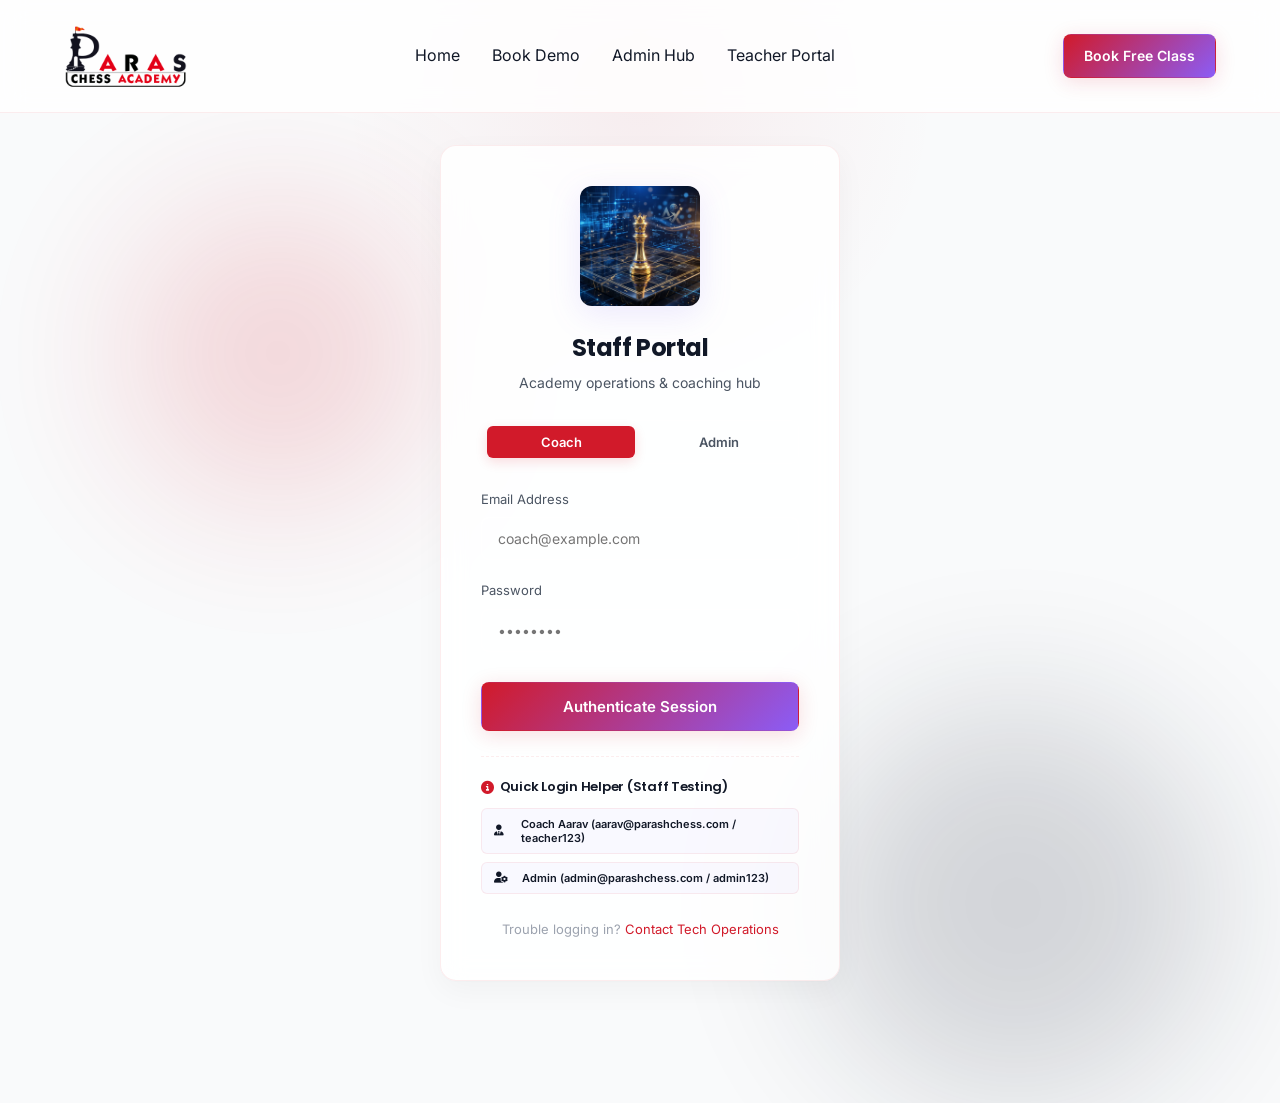
==== admin.html @ 7fad311e "Support 15-minute time slots globally from 10:00 AM to 09:30 PM for rosters and bookings" ====
<!DOCTYPE html>
<html lang="en">
<head>
    <meta charset="UTF-8">
    <meta name="viewport" content="width=device-width, initial-scale=1.0">
    <title>Admin Dashboard & Management | Parash Chess Academy</title>
    <link rel="stylesheet" href="css/style.css">
    <!-- FontAwesome Vector Icons CDN -->
    <link rel="stylesheet" href="https://cdnjs.cloudflare.com/ajax/libs/font-awesome/6.4.0/css/all.min.css">
    <style>
        /* Custom Premium Slots Multi-Select Dropdown styling */
        .custom-dropdown {
            position: relative;
            width: 100%;
        }
        .dropdown-slot-item {
            display: flex;
            align-items: center;
            gap: 10px;
            padding: 8px 12px;
            border-radius: 6px;
            cursor: pointer;
            transition: all 0.2s;
            color: #4b5563 !important;
            font-size: 13px;
            background: #ffffff;
        }
        .dropdown-slot-item span {
            color: #4b5563 !important;
        }
        .dropdown-slot-item:hover {
            background: #f3f4f6 !important;
            color: #111827 !important;
        }
        .dropdown-slot-item:hover span {
            color: #111827 !important;
        }
        .dropdown-slot-item.checked {
            background: #e5e7eb !important;
            color: #111827 !important;
            border-left: 3px solid var(--primary);
            font-weight: 600;
        }
        .dropdown-slot-item.checked span {
            color: #111827 !important;
            font-weight: 600;
        }
        /* Custom scrollbar for dropdown content */
        #addt-slots-dropdown-content::-webkit-scrollbar {
            width: 6px;
        }
        #addt-slots-dropdown-content::-webkit-scrollbar-track {
            background: #f1f1f1;
            border-radius: 4px;
        }
        #addt-slots-dropdown-content::-webkit-scrollbar-thumb {
            background: #c1c1c1;
            border-radius: 4px;
        }
        #addt-slots-dropdown-content::-webkit-scrollbar-thumb:hover {
            background: #a8a8a8;
        }
    </style>
</head>
<body>

    <!-- Header Navigation -->
    <header class="header" style="position: static;">
        <div class="container header-container">
            <a href="https://paraschessacademy.com/" class="logo" id="header-logo">
                <img src="images/logo.png" alt="Paras Chess Academy" class="logo-img">
            </a>
            <nav>
                <ul class="nav-links">
                    <li><a href="index.html">Home</a></li>
                    <li><a href="book.html">Book Demo</a></li>
                    <li><a href="admin.html">Admin Hub</a></li>
                    <li><a href="teacher.html">Teacher Portal</a></li>
                </ul>
            </nav>
            <div style="font-size: 13px; color: var(--text-secondary); display:flex; align-items:center; gap:8px;">
                <span class="badge badge-success" style="padding:4px 8px;">Admin Console</span>
            </div>
        </div>
    </header>

    <div class="admin-layout">
        <!-- Sidebar Navigation -->
        <aside class="admin-sidebar">
            <div class="sidebar-title">Management</div>
            <ul class="sidebar-nav">
                <li class="sidebar-link active" data-target="sec-dashboard" id="nav-dash">
                    <i class="fa-solid fa-gauge" style="width:16px;"></i>
                    Dashboard Metrics
                </li>
                <li class="sidebar-link" data-target="sec-bookings" id="nav-bookings">
                    <i class="fa-solid fa-calendar-check" style="width:16px;"></i>
                    Booking Management
                </li>
                <li class="sidebar-link" data-target="sec-teachers" id="nav-teachers">
                    <i class="fa-solid fa-user-tie" style="width:16px;"></i>
                    Teacher Rosters
                </li>
                <li class="sidebar-link" data-target="sec-roster" id="nav-roster">
                    <i class="fa-solid fa-calendar-days" style="width:16px;"></i>
                    Daily Roster Planner
                </li>
                <li class="sidebar-link" data-target="sec-pipeline" id="nav-pipeline">
                    <i class="fa-solid fa-square-poll-horizontal" style="width:16px;"></i>
                    CRM Pipeline
                </li>
                <li class="sidebar-link" data-target="sec-reports" id="nav-reports">
                    <i class="fa-solid fa-chart-pie" style="width:16px;"></i>
                    Reports & Analytics
                </li>
            </ul>
        </aside>

        <!-- Main Content Area -->
        <main class="admin-main">

            <!-- SECTION 1: DASHBOARD CARD METRICS -->
            <section class="admin-section active" id="sec-dashboard">
                <div class="admin-header-row">
                    <h2 style="font-size: 28px;" class="text-gradient">Platform Overview</h2>
                    <span style="font-size:13px; color:var(--text-secondary);" id="live-time-display">Real-Time Sync active</span>
                </div>

                <!-- KPI Metric Widgets -->
                <div class="metrics-grid">
                    <div class="glass-card metric-card">
                        <div class="metric-label">Total Demos Today</div>
                        <div class="metric-value" id="metric-today">0</div>
                        <div class="metric-sub">Scheduled class hours</div>
                    </div>
                    <div class="glass-card metric-card">
                        <div class="metric-label">Pending Reviews</div>
                        <div class="metric-value" id="metric-pending">0</div>
                        <div class="metric-sub">Auto assigned pending check</div>
                    </div>
                    <div class="glass-card metric-card">
                        <div class="metric-label">Completed Classes</div>
                        <div class="metric-value" id="metric-completed">0</div>
                        <div class="metric-sub">Attended by students</div>
                    </div>
                    <div class="glass-card metric-card">
                        <div class="metric-label">Conversion Rate</div>
                        <div class="metric-value" id="metric-conversion">0%</div>
                        <div class="metric-sub">Paid curriculum enrollment</div>
                    </div>
                </div>
            </section>

            <!-- SECTION 2: BOOKING MANAGEMENT GRID -->
            <section class="admin-section" id="sec-bookings">
                <div class="admin-header-row" style="flex-wrap: wrap; gap: 16px;">
                    <h2 style="font-size: 28px;" class="text-gradient">Demo Booking Records</h2>
                    <div style="display:flex; gap:12px; align-items:center; flex-wrap: wrap;">
                        <input type="text" id="booking-search" class="form-control table-search" placeholder="🔍 Search student, parent, coach..." style="margin-bottom:0; width: 260px;">
                        <button type="button" class="btn btn-primary" id="btn-add-student" style="padding: 10px 20px; font-size:13px;">+ Add Student</button>
                    </div>
                </div>

                <div class="glass-card" style="padding:20px;">
                    <div class="table-container">
                        <table class="data-table" id="bookings-table">
                            <thead>
                                <tr>
                                    <th>Student</th>
                                    <th>Schedule (Slot)</th>
                                    <th>Assigned Coach</th>
                                    <th>Tier</th>
                                    <th>Status</th>
                                    <th>CRM Stage</th>
                                    <th>Actions</th>
                                </tr>
                            </thead>
                            <tbody id="bookings-table-body">
                                <!-- Booking rows generated by JS -->
                            </tbody>
                        </table>
                    </div>
                </div>
            </section>

            <!-- SECTION 3: TEACHER MANAGEMENT CONFIG -->
            <section class="admin-section" id="sec-teachers">
                <div class="admin-header-row">
                    <h2 style="font-size: 28px;" class="text-gradient">Coaching Staff Directory</h2>
                    <button type="button" class="btn btn-primary" id="btn-add-teacher">+ Add New Coach</button>
                </div>
                <div class="grid-layout" id="teachers-roster-grid" style="margin-top:20px;"></div>
            </section>

            <!-- SECTION 3.5: DAILY ROSTER PLANNER -->
            <section class="admin-section" id="sec-roster">
                <div class="admin-header-row" style="flex-wrap: wrap; gap: 16px;">
                    <div>
                        <h2 style="font-size: 28px;" class="text-gradient">Daily Roster Planner</h2>
                        <span style="font-size:12px; color:var(--text-secondary);">Set active slots for coaches per date. Unrostered coaches or slots will not be bookable.</span>
                    </div>
                    <div style="display: flex; gap: 12px; align-items: center;">
                        <label for="roster-date-select" style="font-weight:700; font-size:12px; color:var(--text-secondary);">ROSTER DATE:</label>
                        <input type="date" id="roster-date-select" class="form-control" style="width: 160px; height: 38px; padding: 0 10px;">
                    </div>
                </div>

                <div class="glass-card" style="padding:30px;">
                    <div style="display:flex; justify-content:space-between; align-items:center; margin-bottom:20px; flex-wrap:wrap; gap:16px;">
                        <h3 style="font-size:18px;">Roster Details</h3>
                        <div style="display:flex; gap:12px;">
                            <button type="button" class="btn btn-secondary" id="btn-load-roster-defaults" style="padding: 10px 16px; font-size:13px;">🔄 Reset to Defaults</button>
                            <button type="button" class="btn btn-secondary" id="btn-send-roster-briefing" style="padding: 10px 16px; font-size:13px; color: var(--primary); border-color: var(--primary-glow);">✉️ Send Daily Briefing Emails</button>
                            <button type="button" class="btn btn-primary" id="btn-save-roster" style="padding: 10px 20px; font-size:13px;">💾 Save Daily Roster</button>
                        </div>
                    </div>

                    <div id="roster-planner-container" style="display: flex; flex-direction: column; gap: 20px;">
                        <!-- Injected by JavaScript -->
                    </div>
                </div>
            </section>

            <!-- SECTION 4: CRM PIPELINE KANBAN -->
            <section class="admin-section" id="sec-pipeline">
                <div class="admin-header-row">
                    <h2 style="font-size: 28px;" class="text-gradient">Lead Acquisition Pipeline</h2>
                    <span style="font-size:12px; color:var(--text-secondary);">Cycle student conversions smoothly through CRM channels. Click buttons on lead cards to shift columns.</span>
                </div>

                <!-- Kanban Pipeline grid -->
                <div class="crm-pipeline" id="kanban-pipeline-wrapper">
                    <!-- Column 1: New Lead -->
                    <div class="pipeline-col">
                        <div class="pipeline-header">
                            <span>New Lead</span>
                            <span class="pipeline-badge" id="badge-new-lead">0</span>
                        </div>
                        <div class="pipeline-card-list" id="col-new-lead"></div>
                    </div>
                    <!-- Column 2: Demo Booked -->
                    <div class="pipeline-col">
                        <div class="pipeline-header">
                            <span>Demo Booked</span>
                            <span class="pipeline-badge" id="badge-demo-booked">0</span>
                        </div>
                        <div class="pipeline-card-list" id="col-demo-booked"></div>
                    </div>
                    <!-- Column 3: Demo Attended -->
                    <div class="pipeline-col">
                        <div class="pipeline-header">
                            <span>Demo Attended</span>
                            <span class="pipeline-badge" id="badge-demo-attended">0</span>
                        </div>
                        <div class="pipeline-card-list" id="col-demo-attended"></div>
                    </div>
                    <!-- Column 4: Follow up -->
                    <div class="pipeline-col">
                        <div class="pipeline-header">
                            <span>Follow Up</span>
                            <span class="pipeline-badge" id="badge-follow-up">0</span>
                        </div>
                        <div class="pipeline-card-list" id="col-follow-up"></div>
                    </div>
                    <!-- Column 5: Converted -->
                    <div class="pipeline-col">
                        <div class="pipeline-header" style="border-color:#22C55E;">
                            <span style="color:#22C55E;">Converted</span>
                            <span class="pipeline-badge" id="badge-converted" style="background:rgba(34,197,94,0.1); color:#4ADE80;">0</span>
                        </div>
                        <div class="pipeline-card-list" id="col-converted"></div>
                    </div>
                    <!-- Column 6: Lost -->
                    <div class="pipeline-col">
                        <div class="pipeline-header" style="border-color:#EF4444;">
                            <span style="color:#EF4444;">Lost</span>
                            <span class="pipeline-badge" id="badge-lost" style="background:rgba(239,68,68,0.1); color:#F87171;">0</span>
                        </div>
                        <div class="pipeline-card-list" id="col-lost"></div>
                    </div>
                </div>
            </section>

            <!-- SECTION 5: ANALYTICS REPORTS -->
            <section class="admin-section" id="sec-reports">
                <div class="admin-header-row">
                    <h2 style="font-size: 28px;" class="text-gradient">Performance Reports</h2>
                </div>

                <div class="benefits-grid" style="grid-template-columns: repeat(2, 1fr);">
                    <!-- Peak times chart -->
                    <div class="glass-card" style="padding:30px;">
                        <h3 style="font-size:16px; margin-bottom:20px;">Popular Demo Time Slots</h3>
                        <div style="height: 240px; display:flex; align-items:flex-end; gap:20px; border-bottom:1px solid var(--border-color); padding-bottom:10px;" id="reports-bar-chart">
                            <!-- Custom chart bars drawn by JS -->
                        </div>
                        <div style="display:flex; justify-content:space-between; margin-top:10px; font-size:11px; color:var(--text-secondary); display: none;">
                            <span>10:00 AM</span>
                            <span>11:00 AM</span>
                            <span>12:00 PM</span>
                            <span>03:00 PM</span>
                            <span>06:00 PM</span>
                        </div>
                    </div>

                    <!-- Coach rating chart -->
                    <div class="glass-card" style="padding:30px;">
                        <h3 style="font-size:16px; margin-bottom:20px;">Coach Class Allocations</h3>
                        <div style="display:flex; flex-direction:column; gap:16px;" id="reports-horizontal-chart">
                            <!-- Allocation scales drawn by JS -->
                        </div>
                    </div>
                </div>

                <!-- Detailed Data Reports -->
                <div class="glass-card" style="margin-top:20px; padding:30px;">
                    <div style="display:flex; justify-content:space-between; align-items:center; margin-bottom:20px; flex-wrap:wrap; gap:16px;">
                        <h3 style="font-size:18px;">Detailed Candidates Report</h3>
                        <button type="button" class="btn btn-primary" onclick="AdminController.exportDetailedReportsCSV()">📥 Export to CSV</button>
                    </div>
                    <div style="display:flex; gap:16px; margin-bottom:20px; flex-wrap:wrap;">
                        <input type="text" id="report-filter-search" class="form-control" placeholder="Search by Name, Mobile, or Email..." style="flex:1; min-width:200px;">
                        <select id="report-filter-status" class="form-control" style="width:250px;">
                            <option value="">All CRM Statuses</option>
                            <option value="new lead">New Lead</option>
                            <option value="demo booked">Demo Booked</option>
                            <option value="demo attended">Demo Attended</option>
                            <option value="follow up">Follow Up</option>
                            <option value="converted">Converted</option>
                            <option value="lost">Lost</option>
                        </select>
                    </div>
                    <div class="table-container">
                        <table class="data-table" id="detailed-reports-table">
                            <thead>
                                <tr>
                                    <th>Candidate Name</th>
                                    <th>Parent Name</th>
                                    <th>Mobile Number</th>
                                    <th>Email ID</th>
                                    <th>Age</th>
                                    <th>Level</th>
                                    <th>Language</th>
                                    <th>Location</th>
                                    <th>Booking Date</th>
                                    <th>Slot & Timezone</th>
                                    <th>Assigned Coach</th>
                                    <th>CRM Status</th>
                                    <th>Notes</th>
                                </tr>
                            </thead>
                            <tbody id="detailed-reports-table-body">
                                <!-- Generated by JS -->
                            </tbody>
                        </table>
                    </div>
                </div>
            </section>

        </main>
    </div>

    <!-- RESCHEDULE BOOKING MODAL -->
    <div class="modal-overlay" id="modal-reschedule">
        <div class="glass-card modal-card">
            <div class="modal-header">
                <h3 style="font-size:18px;">Reschedule Demo Class</h3>
                <span class="modal-close" id="modal-close-resched">&times;</span>
            </div>
            <div style="display:flex; flex-direction:column; gap:16px;">
                <div class="form-group">
                    <label>Select Date</label>
                    <input type="date" id="resched-date-input" class="form-control">
                </div>
                <div class="form-group">
                    <label>Select Time Slot</label>
                    <select id="resched-slot-input" class="form-control">
                        <!-- Generated dynamically by JS -->
                    </select>
                </div>
                <button type="button" class="btn btn-primary" id="btn-save-resched" style="margin-top:10px;">Save Reschedule Plan</button>
            </div>
        </div>
    </div>

    <!-- REASSIGN TEACHER MODAL -->
    <div class="modal-overlay" id="modal-reassign">
        <div class="glass-card modal-card">
            <div class="modal-header">
                <h3 style="font-size:18px;">Override Coach Assignment</h3>
                <span class="modal-close" id="modal-close-reassign">&times;</span>
            </div>
            <div style="display:flex; flex-direction:column; gap:16px;">
                <div class="form-group">
                    <label>Available Coaches</label>
                    <select id="reassign-teacher-select" class="form-control">
                        <!-- Options generated dynamically by JS -->
                    </select>
                </div>
                <button type="button" class="btn btn-primary" id="btn-save-reassign" style="margin-top:10px;">Reassign Coach</button>
            </div>
        </div>
    </div>

    <!-- ADD NEW TEACHER MODAL -->
    <div class="modal-overlay" id="modal-add-teacher" style="overflow-y: auto;">
        <div class="glass-card modal-card" style="overflow: visible; margin: 40px auto;">
            <div class="modal-header">
                <h3 style="font-size:18px;">Add New Chess Coach</h3>
                <span class="modal-close" id="modal-close-addt">&times;</span>
            </div>
            <form id="add-teacher-form">
                <div style="display:flex; flex-direction:column; gap:12px;">
                    <div class="form-group">
                        <label>Coach Full Name</label>
                        <input type="text" id="addt-name" class="form-control" placeholder="e.g. Ramesh Kumar" required>
                    </div>
                    <div class="form-group">
                        <label>Coach Photo (Upload)</label>
                        <div style="display:flex; align-items:center; gap:12px; margin-top:4px;">
                            <img id="addt-avatar-preview" src="https://images.unsplash.com/photo-1544717305-2782549b5136?auto=format&fit=crop&q=80&w=120" style="width:48px; height:48px; border-radius:50%; border:2px solid var(--primary); object-fit:cover; display:none; box-shadow:0 0 10px rgba(139, 92, 246, 0.2);">
                            <input type="file" id="addt-avatar" class="form-control" accept="image/*" required style="padding:6px; flex:1;">
                        </div>
                    </div>
                    <div class="form-group">
                        <label>Email Address</label>
                        <input type="email" id="addt-email" class="form-control" placeholder="e.g. coach@example.com" required>
                    </div>
                    <div class="form-group">
                        <label style="display:flex; justify-content:space-between; align-items:center;">
                            <span>Initial Password</span>
                            <button type="button" class="btn-gen-pass" id="btn-gen-pass-teacher" style="background:none; border:none; color:var(--primary); font-size:11px; font-weight:600; cursor:pointer;"><i class="fa-solid fa-wand-magic-sparkles"></i> Generate Password</button>
                        </label>
                        <input type="text" id="addt-password" class="form-control" placeholder="e.g. master123" required>
                    </div>
                    <div class="form-group">
                        <label>Phone Number</label>
                        <input type="tel" id="addt-phone" class="form-control" placeholder="e.g. +91 98765 43210" required>
                    </div>
                    <div class="form-group">
                        <label>Experience / Credentials</label>
                        <input type="text" id="addt-exp" class="form-control" placeholder="e.g. 5 Years (FIDE Rated 1800)" required>
                    </div>
                    <div class="form-group">
                        <label>Languages (comma-separated)</label>
                        <input type="text" id="addt-langs" class="form-control" placeholder="e.g. English, Hindi" required>
                    </div>
                    <div class="form-group">
                        <label>Expertise Levels (comma-separated)</label>
                        <input type="text" id="addt-exp-levels" class="form-control" placeholder="e.g. Beginner, Intermediate" required>
                    </div>
                    <div class="form-group">
                        <label style="margin-bottom: 8px; display: block;">Available Slots</label>
                        <div class="custom-dropdown" id="addt-slots-dropdown">
                            <button type="button" id="addt-slots-dropdown-btn" class="form-control" style="display: flex; justify-content: space-between; align-items: center; cursor: pointer; text-align: left; background: #ffffff; border: 1px solid #d1d5db; border-radius: 8px; padding: 10px 14px; width: 100%; color: #374151; transition: all 0.3s;">
                                <span id="addt-slots-selected-text">Select Available Slots</span>
                                <i class="fa-solid fa-chevron-down" style="font-size: 12px; transition: transform 0.2s;"></i>
                            </button>
                            <div id="addt-slots-dropdown-content" style="display: none; position: absolute; top: calc(100% + 6px); left: 0; right: 0; background: #ffffff; border: 1px solid #d1d5db; border-radius: 8px; max-height: 200px; overflow-y: auto; z-index: 1000; padding: 8px; box-shadow: 0 10px 25px rgba(0,0,0,0.1);">
                                <div style="display: flex; flex-direction: column; gap: 4px;">
                                    <!-- Generated dynamically by JS -->
                                </div>
                            </div>
                        </div>
                    </div>
                    <button type="submit" class="btn btn-primary" style="margin-top:10px;">Save Profile</button>
                </div>
            </form>
        </div>
    </div>

    <!-- ADD NEW STUDENT MODAL -->
    <div class="modal-overlay" id="modal-add-student" style="overflow-y: auto;">
        <div class="glass-card modal-card" style="overflow: visible; margin: 40px auto; max-width: 600px; width: 95%;">
            <div class="modal-header">
                <h3 style="font-size:18px;">Add Student & Book Demo Class</h3>
                <span class="modal-close" id="modal-close-adds">&times;</span>
            </div>
            <form id="add-student-form">
                <div style="display:grid; grid-template-columns:1fr 1fr; gap:16px;" id="add-student-grid">
                    <div class="form-group">
                        <label>Student Full Name</label>
                        <input type="text" id="adds-name" class="form-control" placeholder="e.g. Kabir Mehta" required>
                    </div>
                    <div class="form-group">
                        <label>Parent Full Name</label>
                        <input type="text" id="adds-parent" class="form-control" placeholder="e.g. Rajesh Mehta" required>
                    </div>
                    <div class="form-group">
                        <label>Email Address (Login ID)</label>
                        <input type="email" id="adds-email" class="form-control" placeholder="e.g. kabir@gmail.com" required>
                    </div>
                    <div class="form-group">
                        <label>Mobile Number</label>
                        <input type="tel" id="adds-phone" class="form-control" placeholder="e.g. +91 98765 43210" required>
                    </div>
                    <div class="form-group">
                        <label>Student Age</label>
                        <input type="number" id="adds-age" class="form-control" min="5" max="25" placeholder="e.g. 9" required>
                    </div>
                    <div class="form-group">
                        <label>Grade (optional)</label>
                        <input type="text" id="adds-grade" class="form-control" placeholder="e.g. 4th Grade">
                    </div>
                    <div class="form-group">
                        <label>Chess Experience Level</label>
                        <select id="adds-level" class="form-control" required>
                            <option value="Beginner" selected>Beginner</option>
                            <option value="Intermediate">Intermediate</option>
                            <option value="Advanced">Advanced</option>
                        </select>
                    </div>
                    <div class="form-group">
                        <label>Preferred Language</label>
                        <select id="adds-language" class="form-control" required>
                            <option value="English" selected>English</option>
                            <option value="Hindi">Hindi</option>
                            <option value="Gujarati">Gujarati</option>
                        </select>
                    </div>
                    <div class="form-group">
                        <label>Preferred Timezone</label>
                        <select id="adds-timezone" class="form-control" required>
                            <option value="GMT+5:30" selected>GMT+5:30 (IST)</option>
                            <option value="GMT-7:00">GMT-7:00 (PST)</option>
                            <option value="GMT+1:00">GMT+1:00 (BST)</option>
                        </select>
                    </div>
                    <div class="form-group" style="display:grid; grid-template-columns:1fr 1fr; gap:8px;">
                        <div>
                            <label>City</label>
                            <input type="text" id="adds-city" class="form-control" placeholder="Mumbai" required>
                        </div>
                        <div>
                            <label>Country</label>
                            <input type="text" id="adds-country" class="form-control" placeholder="India" required>
                        </div>
                    </div>
                    <div class="form-group">
                        <label>Booking Date</label>
                        <input type="date" id="adds-date" class="form-control" required>
                    </div>
                    <div class="form-group">
                        <label>Booking Time Slot</label>
                        <select id="adds-slot" class="form-control" required>
                            <!-- Generated dynamically by JS -->
                        </select>
                    </div>
                    <div class="form-group" style="grid-column: span 2;">
                        <label style="display:flex; justify-content:space-between; align-items:center;">
                            <span>Account Password</span>
                            <button type="button" class="btn-gen-pass" id="btn-gen-pass-student" style="background:none; border:none; color:var(--primary); font-size:11px; font-weight:600; cursor:pointer;"><i class="fa-solid fa-wand-magic-sparkles"></i> Generate Password</button>
                        </label>
                        <input type="text" id="adds-password" class="form-control" placeholder="Generate or enter student portal password" required>
                    </div>
                    <div class="form-group" style="grid-column: span 2;">
                        <label>Assign Chess Coach</label>
                        <select id="adds-teacher" class="form-control" required>
                            <!-- Populated dynamically by JS -->
                        </select>
                    </div>
                </div>
                <button type="submit" class="btn btn-primary" style="width: 100%; margin-top:20px; padding: 12px;">Schedule Class & Create Account</button>
            </form>
        </div>
    </div>

    <!-- VIEW STUDENT DETAILS MODAL -->
    <div class="modal-overlay" id="modal-student-details">
        <div class="glass-card modal-card" style="max-width: 650px; width: 95%;">
            <div class="modal-header">
                <h3 style="font-size:18px;">Student & Demo Details</h3>
                <span class="modal-close" id="modal-close-student-details">&times;</span>
            </div>
            <div id="student-details-content" style="max-height: 480px; overflow-y: auto; display: flex; flex-direction: column; gap: 16px; font-size: 14px; text-align: left; padding-right: 8px;">
                <!-- Loaded dynamically by JS -->
            </div>
        </div>
    </div>

    <!-- VIEW TEACHER DETAILS MODAL -->
    <div class="modal-overlay" id="modal-teacher-details">
        <div class="glass-card modal-card" style="max-width: 700px; width: 95%;">
            <div class="modal-header">
                <h3 style="font-size:18px;">Coach Demo Statistics</h3>
                <span class="modal-close" id="modal-close-teacher-details">&times;</span>
            </div>
            <div id="teacher-details-content" style="max-height: 550px; overflow-y: auto; display: flex; flex-direction: column; gap: 16px; font-size: 14px; text-align: left; padding-right: 8px;">
                <!-- Loaded dynamically by JS -->
            </div>
        </div>
    </div>

    <!-- Shared Scripts -->
    <script src="js/db.js"></script>
    <script src="js/auth.js"></script>
    <script src="js/app.js"></script>
    <script src="js/admin.js"></script>
</body>
</html>
---- css/style.css ----
/* Chess Demo Booking - Premium Global Styling */
/* Fonts Import */
@import url('https://fonts.googleapis.com/css2?family=Inter:wght@300;400;500;600;700&family=Poppins:wght@400;500;600;700;800&display=swap');

/* Color Variables & Global Styles */
:root {
    --primary: #D11A2A;
    --primary-hover: #B21524;
    --primary-glow: rgba(209, 26, 42, 0.15);
    --secondary: #F3F4F6;
    --accent: #22C55E;
    --accent-glow: rgba(34, 197, 94, 0.1);
    --bg-dark: #F9FAFB;
    --bg-card: rgba(255, 255, 255, 0.85);
    --border-color: rgba(209, 26, 42, 0.08);
    --text-primary: #111827;
    --text-secondary: #4B5563;
    --text-muted: #9CA3AF;
    --font-heading: 'Poppins', sans-serif;
    --font-body: 'Inter', sans-serif;
    --radius-sm: 8px;
    --radius-md: 16px;
    --radius-lg: 24px;
    --shadow-glow: 0 10px 30px rgba(209, 26, 42, 0.08);
    --transition: all 0.3s cubic-bezier(0.4, 0, 0.2, 1);
}

/* Reset and Core Layout */
* {
    margin: 0;
    padding: 0;
    box-sizing: border-box;
}

body {
    background-color: var(--bg-dark);
    color: var(--text-primary);
    font-family: var(--font-body);
    line-height: 1.6;
    overflow-x: hidden;
    position: relative;
}

/* Background Glowing Highlights */
body::before {
    content: '';
    position: absolute;
    width: 600px;
    height: 600px;
    top: -200px;
    left: 50%;
    transform: translateX(-50%);
    background: radial-gradient(circle, rgba(209, 26, 42, 0.06) 0%, rgba(209, 26, 42, 0) 70%);
    z-index: -1;
    pointer-events: none;
}

h1, h2, h3, h4, h5, h6 {
    font-family: var(--font-heading);
    font-weight: 600;
    letter-spacing: -0.02em;
}

a {
    color: inherit;
    text-decoration: none;
    transition: var(--transition);
}

button, input, select, textarea {
    font-family: inherit;
    outline: none;
}

/* Custom Scrollbar */
::-webkit-scrollbar {
    width: 8px;
    height: 8px;
}
::-webkit-scrollbar-track {
    background: var(--bg-dark);
}
::-webkit-scrollbar-thumb {
    background: rgba(209, 26, 42, 0.3);
    border-radius: 10px;
}
::-webkit-scrollbar-thumb:hover {
    background: var(--primary);
}

/* ---------------------------------------------------- */
/* Utility Classes & Design System Components           */
/* ---------------------------------------------------- */

.container {
    max-width: 1200px;
    margin: 0 auto;
    padding: 0 24px;
}

/* Premium Glassmorphic Card */
.glass-card {
    background: var(--bg-card);
    backdrop-filter: blur(12px);
    -webkit-backdrop-filter: blur(12px);
    border: 1px solid var(--border-color);
    border-radius: var(--radius-md);
    box-shadow: 0 10px 30px rgba(0, 0, 0, 0.04), 0 1px 3px rgba(0, 0, 0, 0.02);
    transition: var(--transition);
    overflow: hidden;
}
.glass-card:hover {
    border-color: rgba(209, 26, 42, 0.2);
    box-shadow: 0 12px 40px rgba(209, 26, 42, 0.08);
}

.glass-card.interactive:hover {
    transform: translateY(-5px);
    box-shadow: 0 12px 40px 0 rgba(209, 26, 42, 0.15);
}

/* Text Gradients */
.text-gradient {
    background: linear-gradient(135deg, #111827 30%, #D11A2A 100%);
    -webkit-background-clip: text;
    -webkit-text-fill-color: transparent;
}
.text-gradient-primary {
    background: linear-gradient(135deg, #D11A2A 0%, #0F172A 100%);
    -webkit-background-clip: text;
    -webkit-text-fill-color: transparent;
}

/* Premium Buttons */
.btn {
    display: inline-flex;
    align-items: center;
    justify-content: center;
    padding: 12px 28px;
    font-weight: 600;
    font-size: 15px;
    border-radius: var(--radius-sm);
    cursor: pointer;
    transition: var(--transition);
    border: 1px solid transparent;
    gap: 8px;
}

.btn-primary {
    background: linear-gradient(135deg, var(--primary) 0%, #8B5CF6 100%);
    color: #FFF;
    box-shadow: 0 4px 20px var(--primary-glow);
}
.btn-primary:hover {
    transform: translateY(-2px);
    box-shadow: 0 6px 25px var(--primary-glow), var(--shadow-glow);
}
.btn-primary:active {
    transform: translateY(0);
}

.btn-secondary {
    background: rgba(0, 0, 0, 0.02);
    color: var(--text-primary);
    border: 1px solid var(--border-color);
}
.btn-secondary:hover {
    background: rgba(0, 0, 0, 0.05);
    border-color: rgba(0, 0, 0, 0.12);
}

.btn-accent {
    background: linear-gradient(135deg, var(--accent) 0%, #10B981 100%);
    color: #FFF;
    box-shadow: 0 4px 15px var(--accent-glow);
}
.btn-accent:hover {
    transform: translateY(-2px);
    box-shadow: 0 6px 20px rgba(34, 197, 94, 0.4);
}

/* Badges */
.badge {
    display: inline-flex;
    align-items: center;
    padding: 4px 10px;
    font-size: 11px;
    font-weight: 600;
    border-radius: 50px;
    text-transform: uppercase;
    letter-spacing: 0.05em;
}
.badge-beginner { background: rgba(59, 130, 246, 0.15); color: #60A5FA; border: 1px solid rgba(59, 130, 246, 0.3); }
.badge-intermediate { background: rgba(245, 158, 11, 0.15); color: #FBBF24; border: 1px solid rgba(245, 158, 11, 0.3); }
.badge-advanced { background: rgba(239, 68, 68, 0.15); color: #F87171; border: 1px solid rgba(239, 68, 68, 0.3); }
.badge-success { background: rgba(34, 197, 94, 0.15); color: #4ADE80; border: 1px solid rgba(34, 197, 94, 0.3); }
.badge-pending { background: rgba(167, 139, 250, 0.15); color: #C084FC; border: 1px solid rgba(167, 139, 250, 0.3); }
.badge-cancelled { background: rgba(156, 163, 175, 0.15); color: #D1D5DB; border: 1px solid rgba(156, 163, 175, 0.3); }

/* Header & Navigation Bar */
.header {
    width: 100%;
    padding: 20px 0;
    position: sticky;
    top: 0;
    z-index: 100;
    background: rgba(255, 255, 255, 0.8);
    backdrop-filter: blur(12px);
    border-bottom: 1px solid var(--border-color);
}

.header-container {
    display: flex;
    justify-content: space-between;
    align-items: center;
}

.logo {
    display: flex;
    align-items: center;
    gap: 10px;
    font-size: 22px;
    font-weight: 700;
    color: var(--text-primary);
    font-family: var(--font-heading);
}

.logo-img {
    height: 72px;
    width: auto;
    object-fit: contain;
    vertical-align: middle;
    transition: var(--transition);
}

.logo svg {
    color: var(--primary);
    filter: drop-shadow(0 0 8px var(--primary));
}

.logo span {
    color: var(--primary);
}

.nav-links {
    display: flex;
    gap: 32px;
    list-style: none;
}

.nav-links a:hover {
    color: var(--primary);
    text-shadow: 0 0 8px var(--primary-glow);
}

/* ---------------------------------------------------- */
/* Landing Page Sections                                */
/* ---------------------------------------------------- */

.hero-section {
    padding: 100px 0 80px;
    text-align: center;
    position: relative;
}

.hero-tag {
    display: inline-block;
    padding: 6px 16px;
    background: rgba(209, 26, 42, 0.1);
    color: #A78BFA;
    border: 1px solid rgba(209, 26, 42, 0.25);
    border-radius: 50px;
    font-size: 13px;
    font-weight: 600;
    margin-bottom: 24px;
    box-shadow: 0 0 15px rgba(209, 26, 42, 0.1);
}

.hero-title {
    font-size: 54px;
    line-height: 1.15;
    margin-bottom: 20px;
    max-width: 800px;
    margin-left: auto;
    margin-right: auto;
}

.hero-sub {
    color: var(--text-secondary);
    font-size: 18px;
    max-width: 600px;
    margin: 0 auto 40px;
}

.hero-graphic-container {
    margin-top: 60px;
    position: relative;
    max-width: 700px;
    margin-left: auto;
    margin-right: auto;
    border-radius: var(--radius-lg);
    box-shadow: var(--shadow-glow);
    border: 2px solid var(--primary);
    overflow: hidden;
}

.hero-graphic-container img {
    width: 100%;
    height: auto;
    display: block;
}

/* Section Common styling */
.section-padding {
    padding: 80px 0;
}

.section-header {
    text-align: center;
    margin-bottom: 60px;
}

.section-header h2 {
    font-size: 36px;
    margin-bottom: 12px;
}

.section-header p {
    color: var(--text-secondary);
    font-size: 16px;
}

/* Benefits Grid */
.benefits-grid {
    display: grid;
    grid-template-columns: repeat(auto-fit, minmax(260px, 1fr));
    gap: 30px;
}

.benefit-card {
    padding: 40px 30px;
    text-align: center;
}

.benefit-icon {
    width: 64px;
    height: 64px;
    background: rgba(209, 26, 42, 0.1);
    color: var(--primary);
    border-radius: 50%;
    display: inline-flex;
    align-items: center;
    justify-content: center;
    margin-bottom: 24px;
    font-size: 24px;
    box-shadow: 0 0 20px rgba(209, 26, 42, 0.1) inset;
    border: 1px solid rgba(209, 26, 42, 0.2);
}

.benefit-card h3 {
    font-size: 20px;
    margin-bottom: 12px;
}

.benefit-card p {
    color: var(--text-secondary);
    font-size: 14px;
}

/* How It Works Flow Chart */
.how-grid {
    display: grid;
    grid-template-columns: repeat(auto-fit, minmax(230px, 1fr));
    gap: 40px;
    position: relative;
}

.how-step {
    padding: 30px;
    text-align: center;
    position: relative;
}

.how-step::after {
    content: '→';
    position: absolute;
    right: -25px;
    top: 50%;
    transform: translateY(-50%);
    font-size: 30px;
    color: var(--primary);
    opacity: 0.5;
}

.how-step:last-child::after {
    display: none;
}

.step-num {
    font-size: 40px;
    font-weight: 800;
    color: rgba(209, 26, 42, 0.2);
    font-family: var(--font-heading);
    margin-bottom: 10px;
}

.how-step h3 {
    font-size: 18px;
    margin-bottom: 10px;
}

.how-step p {
    color: var(--text-secondary);
    font-size: 14px;
}

/* Testimonials Carousel */
.testimonial-card {
    padding: 40px;
    max-width: 600px;
    margin: 0 auto;
    text-align: center;
}

.test-stars {
    color: #FBBF24;
    font-size: 20px;
    margin-bottom: 20px;
}

.test-text {
    font-style: italic;
    font-size: 16px;
    color: var(--text-primary);
    margin-bottom: 24px;
}

.test-author {
    font-weight: 600;
}

.test-sub {
    font-size: 12px;
    color: var(--text-muted);
}

/* FAQs Panel */
.faq-grid {
    max-width: 800px;
    margin: 0 auto;
    display: flex;
    flex-direction: column;
    gap: 20px;
}

.faq-item {
    padding: 24px;
    cursor: pointer;
}

.faq-q {
    display: flex;
    justify-content: space-between;
    align-items: center;
    font-weight: 600;
    font-size: 17px;
}

.faq-a {
    max-height: 0;
    overflow: hidden;
    color: var(--text-secondary);
    transition: max-height 0.3s ease-out;
    font-size: 15px;
    padding-top: 0;
}

.faq-item.active .faq-a {
    max-height: 150px;
    padding-top: 12px;
}

.faq-icon {
    transition: transform 0.3s;
}

.faq-item.active .faq-icon {
    transform: rotate(45deg);
}

/* Footer Section */
.footer {
    border-top: 1px solid var(--border-color);
    padding: 60px 0 30px;
    background: rgba(17, 24, 39, 0.4);
}

.footer-grid {
    display: grid;
    grid-template-columns: 2fr 1fr 1fr;
    gap: 40px;
    margin-bottom: 40px;
}

.footer-desc {
    color: var(--text-secondary);
    font-size: 14px;
    margin-top: 16px;
    max-width: 320px;
}

.footer-title {
    font-size: 16px;
    font-weight: 600;
    margin-bottom: 20px;
}

.footer-links {
    list-style: none;
}

.footer-links li {
    margin-bottom: 12px;
}

.footer-links a {
    color: var(--text-secondary);
    font-size: 14px;
}

.footer-links a:hover {
    color: var(--primary);
}

.footer-bottom {
    display: flex;
    justify-content: space-between;
    align-items: center;
    border-top: 1px solid var(--border-color);
    padding-top: 30px;
    font-size: 13px;
    color: var(--text-muted);
}

/* ---------------------------------------------------- */
/* Booking Page Layout & Step Forms                     */
/* ---------------------------------------------------- */

.booking-wrapper {
    padding: 60px 0 100px;
}

/* Step Wizard Progress Bar */
.progress-bar-container {
    display: flex;
    justify-content: space-between;
    align-items: center;
    max-width: 600px;
    margin: 0 auto 50px;
    position: relative;
}

.progress-line {
    position: absolute;
    top: 50%;
    left: 0;
    height: 3px;
    width: 100%;
    background: var(--border-color);
    transform: translateY(-50%);
    z-index: 1;
}

.progress-line-active {
    position: absolute;
    top: 50%;
    left: 0;
    height: 3px;
    width: 0%;
    background: var(--primary);
    transform: translateY(-50%);
    z-index: 2;
    transition: width 0.4s ease;
}

.progress-step {
    width: 40px;
    height: 40px;
    border-radius: 50%;
    background: var(--bg-dark);
    border: 2px solid var(--border-color);
    display: flex;
    align-items: center;
    justify-content: center;
    font-weight: 600;
    color: var(--text-secondary);
    position: relative;
    z-index: 3;
    transition: var(--transition);
}

.progress-step.active {
    border-color: var(--primary);
    color: var(--text-primary);
    box-shadow: 0 0 15px var(--primary-glow);
}

.progress-step.completed {
    background: var(--accent);
    border-color: var(--accent);
    color: white;
}

.step-label {
    position: absolute;
    top: 48px;
    font-size: 12px;
    white-space: nowrap;
    color: var(--text-secondary);
    font-weight: 500;
}

.progress-step.active .step-label {
    color: var(--primary);
    font-weight: 600;
}

/* Form Container Styles */
.form-card {
    max-width: 760px;
    margin: 0 auto;
    padding: 40px;
}

.step-content {
    display: none;
}

.step-content.active {
    display: block;
    animation: fadeIn 0.4s ease-out;
}

@keyframes fadeIn {
    from { opacity: 0; transform: translateY(10px); }
    to { opacity: 1; transform: translateY(0); }
}

.form-grid {
    display: grid;
    grid-template-columns: repeat(2, 1fr);
    gap: 24px;
    margin-bottom: 30px;
}

.form-full {
    grid-column: span 2;
}

.form-group {
    display: flex;
    flex-direction: column;
    gap: 8px;
}

.form-group label {
    font-size: 14px;
    font-weight: 500;
    color: var(--text-secondary);
}

.form-control {
    background: #FFFFFF;
    border: 1px solid rgba(0, 0, 0, 0.12);
    border-radius: var(--radius-sm);
    color: var(--text-primary);
    padding: 12px 16px;
    font-size: 15px;
    transition: var(--transition);
}

.form-control:focus {
    border-color: var(--primary);
    background: rgba(209, 26, 42, 0.05);
    box-shadow: 0 0 0 3px var(--primary-glow);
}

/* Radio Option Selectors */
.option-grid {
    display: grid;
    grid-template-columns: repeat(3, 1fr);
    gap: 16px;
}

.option-card {
    border: 1px solid var(--border-color);
    background: #FFFFFF;
    border-radius: var(--radius-sm);
    padding: 16px;
    text-align: center;
    cursor: pointer;
    transition: var(--transition);
}

.option-card:hover {
    border-color: rgba(0, 0, 0, 0.15);
}

.option-card.selected {
    border-color: var(--primary);
    background: rgba(209, 26, 42, 0.05);
    box-shadow: 0 0 15px var(--primary-glow);
}

.option-card h4 {
    margin-bottom: 4px;
    font-size: 15px;
}

.option-card p {
    font-size: 12px;
    color: var(--text-secondary);
}

/* Calendar Custom UI */
.calendar-layout {
    display: grid;
    grid-template-columns: 1.2fr 0.8fr;
    gap: 30px;
}

.calendar-header-actions {
    display: flex;
    justify-content: space-between;
    align-items: center;
    margin-bottom: 20px;
}

.calendar-month-title {
    font-size: 18px;
    font-weight: 600;
}

.calendar-grid {
    display: grid;
    grid-template-columns: repeat(7, 1fr);
    gap: 8px;
}

.calendar-day-header {
    text-align: center;
    font-size: 12px;
    font-weight: 600;
    color: var(--text-muted);
    padding: 8px 0;
}

.calendar-cell {
    aspect-ratio: 1;
    display: flex;
    flex-direction: column;
    justify-content: center;
    align-items: center;
    border-radius: var(--radius-sm);
    border: 1px solid var(--border-color);
    background: rgba(255, 255, 255, 0.01);
    cursor: pointer;
    font-size: 14px;
    transition: var(--transition);
    position: relative;
}

.calendar-cell:hover:not(.disabled) {
    background: rgba(255, 255, 255, 0.06);
    border-color: rgba(255, 255, 255, 0.2);
}

.calendar-cell.disabled {
    opacity: 0.25;
    cursor: not-allowed;
}

.calendar-cell.selected {
    background: var(--primary) !important;
    border-color: var(--primary) !important;
    color: white;
    box-shadow: 0 0 15px var(--primary-glow);
}

.cell-indicator {
    width: 6px;
    height: 6px;
    border-radius: 50%;
    position: absolute;
    bottom: 6px;
}

.indicator-available { background: var(--accent); }
.indicator-limited { background: #F59E0B; }
.indicator-full { background: #EF4444; }

/* Time Slots selector */
.slots-container {
    display: flex;
    flex-direction: column;
    gap: 16px;
}

.slots-title {
    font-size: 16px;
    font-weight: 600;
}

.slot-list {
    display: flex;
    flex-direction: column;
    gap: 12px;
    max-height: 250px;
    overflow-y: auto;
    padding-right: 4px;
}

.slot-card {
    display: flex;
    justify-content: space-between;
    align-items: center;
    padding: 12px 16px;
    border: 1px solid var(--border-color);
    background: #FFFFFF;
    border-radius: var(--radius-sm);
    cursor: pointer;
    transition: var(--transition);
}

.slot-card:hover:not(.full) {
    background: rgba(255, 255, 255, 0.06);
    border-color: rgba(255, 255, 255, 0.2);
}

.slot-card.selected {
    border-color: var(--primary);
    background: rgba(209, 26, 42, 0.08);
}

.slot-card.full {
    opacity: 0.4;
    cursor: not-allowed;
}

.slot-time {
    font-weight: 600;
    font-size: 14px;
}

.slot-status {
    font-size: 11px;
    padding: 2px 8px;
    border-radius: 20px;
    font-weight: 500;
}

.slot-status.available { background: rgba(34, 197, 94, 0.15); color: #4ADE80; }
.slot-status.limited { background: rgba(245, 158, 11, 0.15); color: #FBBF24; }
.slot-status.full { background: rgba(239, 68, 68, 0.15); color: #F87171; }

/* Pricing Option Cards */
.price-layout {
    display: grid;
    grid-template-columns: repeat(2, 1fr);
    gap: 24px;
    margin-bottom: 30px;
}

.price-card {
    padding: 24px;
    border: 2px solid var(--border-color);
    border-radius: var(--radius-md);
    cursor: pointer;
    transition: var(--transition);
    position: relative;
}

.price-card:hover {
    border-color: rgba(255, 255, 255, 0.2);
}

.price-card.selected {
    border-color: var(--primary);
    background: rgba(209, 26, 42, 0.05);
    box-shadow: 0 0 20px var(--primary-glow);
}

.price-title {
    font-size: 18px;
    font-weight: 700;
    margin-bottom: 8px;
}

.price-value {
    font-size: 32px;
    font-weight: 800;
    margin-bottom: 16px;
    color: var(--primary);
}

.price-features {
    list-style: none;
    font-size: 13px;
    color: var(--text-secondary);
    display: flex;
    flex-direction: column;
    gap: 8px;
}

.price-features svg {
    color: var(--accent);
    vertical-align: middle;
    margin-right: 6px;
}

/* Simulated Payment Gateway Modals / Panels */
.payment-panel {
    display: none;
    margin-top: 30px;
    padding-top: 30px;
    border-top: 1px solid var(--border-color);
}

.payment-panel.active {
    display: block;
    animation: fadeIn 0.4s ease-out;
}

.payment-methods {
    display: grid;
    grid-template-columns: repeat(3, 1fr);
    gap: 16px;
    margin-bottom: 24px;
}

.pay-btn {
    border: 1px solid var(--border-color);
    background: #FFFFFF;
    border-radius: var(--radius-sm);
    padding: 16px;
    display: flex;
    flex-direction: column;
    align-items: center;
    gap: 10px;
    cursor: pointer;
    transition: var(--transition);
}

.pay-btn:hover {
    background: rgba(255, 255, 255, 0.06);
}

.pay-btn.selected {
    border-color: var(--primary);
    background: var(--primary-glow);
}

.pay-logo {
    height: 24px;
    object-fit: contain;
}

.gateway-sandbox {
    background: rgba(0, 0, 0, 0.01);
    border: 1px solid var(--border-color);
    border-radius: var(--radius-sm);
    padding: 20px;
    text-align: center;
}

.qr-code {
    width: 140px;
    height: 140px;
    background: white;
    padding: 10px;
    border-radius: 8px;
    margin: 16px auto;
}

/* Step Wizard Buttons Bar */
.form-actions {
    display: flex;
    justify-content: space-between;
    align-items: center;
    border-top: 1px solid var(--border-color);
    padding-top: 30px;
    margin-top: 30px;
}

/* ---------------------------------------------------- */
/* Success & Assignment Breakdown                       */
/* ---------------------------------------------------- */

.success-container {
    max-width: 680px;
    margin: 0 auto;
    text-align: center;
}

.success-badge {
    width: 72px;
    height: 72px;
    background: rgba(34, 197, 94, 0.1);
    color: var(--accent);
    border-radius: 50%;
    display: inline-flex;
    align-items: center;
    justify-content: center;
    font-size: 32px;
    margin-bottom: 24px;
    border: 2px solid var(--accent);
    box-shadow: 0 0 30px rgba(34, 197, 94, 0.3);
}

/* Loading Match Tracker */
.match-loader {
    padding: 40px;
    text-align: center;
}

.spinner {
    width: 60px;
    height: 60px;
    border: 4px solid var(--border-color);
    border-top-color: var(--primary);
    border-radius: 50%;
    display: inline-block;
    animation: spin 1s linear infinite;
    margin-bottom: 20px;
}

@keyframes spin {
    to { transform: rotate(360deg); }
}

.pulse-text {
    font-size: 18px;
    font-weight: 500;
    color: var(--text-secondary);
    animation: pulse 1.5s infinite;
}

@keyframes pulse {
    0%, 100% { opacity: 0.6; }
    50% { opacity: 1; }
}

/* Teacher assigned card styling */
.assigned-coach-card {
    padding: 30px;
    margin: 30px 0;
    display: flex;
    align-items: center;
    gap: 24px;
    text-align: left;
}

.coach-avatar {
    width: 100px;
    height: 100px;
    border-radius: var(--radius-md);
    object-fit: cover;
    border: 2px solid var(--primary);
}

.coach-info {
    flex: 1;
}

.coach-name {
    font-size: 20px;
    font-weight: 700;
    margin-bottom: 4px;
}

.coach-exp {
    color: var(--text-secondary);
    font-size: 13px;
    margin-bottom: 8px;
}

.coach-rating {
    color: #FBBF24;
    font-weight: 600;
    font-size: 14px;
    display: flex;
    align-items: center;
    gap: 4px;
}

/* Matching Decision Log / Rationale collapse toggle */
.rationale-container {
    margin: 20px 0 40px;
    text-align: left;
}

.rationale-header {
    background: rgba(255, 255, 255, 0.02);
    border: 1px solid var(--border-color);
    border-radius: var(--radius-sm);
    padding: 14px 20px;
    display: flex;
    justify-content: space-between;
    align-items: center;
    cursor: pointer;
    font-weight: 600;
    font-size: 14px;
}

.rationale-content {
    max-height: 0;
    overflow: hidden;
    transition: max-height 0.4s ease-out;
    background: #0D1321;
    border: 1px solid var(--border-color);
    border-top: none;
    border-radius: 0 0 var(--radius-sm) var(--radius-sm);
}

.rationale-container.active .rationale-content {
    max-height: 400px;
    overflow-y: auto;
}

.rationale-container.active .rationale-header {
    border-radius: var(--radius-sm) var(--radius-sm) 0 0;
    border-color: rgba(209, 26, 42, 0.4);
}

.decision-log-list {
    padding: 20px;
    font-family: 'Courier New', Courier, monospace;
    font-size: 12px;
    color: #A7F3D0;
    display: flex;
    flex-direction: column;
    gap: 8px;
    list-style: none;
}

/* ---------------------------------------------------- */
/* Admin Panel - Metrics & Tables                       */
/* ---------------------------------------------------- */

.admin-layout {
    display: grid;
    grid-template-columns: 240px 1fr;
    min-height: calc(100vh - 80px);
}

.admin-sidebar {
    background: #F3F4F6;
    border-right: 1px solid var(--border-color);
    padding: 30px 16px;
    display: flex;
    flex-direction: column;
    gap: 30px;
}

.sidebar-title {
    font-size: 12px;
    font-weight: 700;
    color: var(--text-muted);
    text-transform: uppercase;
    letter-spacing: 0.1em;
    padding-left: 12px;
}

.sidebar-nav {
    display: flex;
    flex-direction: column;
    gap: 8px;
    list-style: none;
}

.sidebar-link {
    display: flex;
    align-items: center;
    gap: 12px;
    padding: 12px;
    border-radius: var(--radius-sm);
    color: var(--text-secondary);
    font-size: 14px;
    font-weight: 500;
    cursor: pointer;
    transition: var(--transition);
}

.sidebar-link:hover, .sidebar-link.active {
    background: rgba(209, 26, 42, 0.1);
    color: var(--primary);
}

.admin-main {
    padding: 40px;
    overflow-y: auto;
    height: calc(100vh - 80px);
}

.admin-section {
    display: none;
}

.admin-section.active {
    display: block;
    animation: fadeIn 0.4s ease-out;
}

.admin-header-row {
    display: flex;
    justify-content: space-between;
    align-items: center;
    margin-bottom: 30px;
}

/* Metrics Dashboard grid */
.metrics-grid {
    display: grid;
    grid-template-columns: repeat(4, 1fr);
    gap: 20px;
    margin-bottom: 40px;
}

.metric-card {
    padding: 24px;
}

.metric-label {
    font-size: 13px;
    color: var(--text-secondary);
    margin-bottom: 4px;
}

.metric-value {
    font-size: 32px;
    font-weight: 700;
    color: var(--text-primary);
}

.metric-sub {
    font-size: 11px;
    color: var(--text-muted);
    margin-top: 4px;
}

/* CRM Pipeline Columns */
.crm-pipeline {
    display: grid;
    grid-template-columns: repeat(6, 1fr);
    gap: 16px;
    overflow-x: auto;
    padding-bottom: 20px;
}

.pipeline-col {
    background: rgba(0, 0, 0, 0.02);
    border: 1px solid var(--border-color);
    border-radius: var(--radius-md);
    padding: 16px 12px;
    min-width: 280px;
    display: flex;
    flex-direction: column;
    gap: 12px;
    height: 60vh;
}

.pipeline-header {
    display: flex;
    justify-content: space-between;
    align-items: center;
    font-weight: 600;
    font-size: 13px;
    color: var(--text-primary);
    border-bottom: 1px solid var(--border-color);
    padding-bottom: 8px;
}

.pipeline-badge {
    background: rgba(255, 255, 255, 0.06);
    padding: 2px 8px;
    border-radius: 12px;
    font-size: 11px;
}

.pipeline-card-list {
    flex: 1;
    overflow-y: auto;
    display: flex;
    flex-direction: column;
    gap: 10px;
}

.crm-card {
    padding: 12px;
    cursor: grab;
}

.crm-card:active {
    cursor: grabbing;
}

.crm-card h4 {
    font-size: 13px;
    margin-bottom: 4px;
}

.crm-card p {
    font-size: 11px;
    color: var(--text-secondary);
}

.crm-card-actions {
    display: flex;
    justify-content: space-between;
    margin-top: 8px;
    font-size: 10px;
    color: var(--primary);
}

/* Booking & Teacher Tables */
.table-container {
    overflow-x: auto;
    margin-top: 20px;
}

.data-table {
    width: 100%;
    border-collapse: collapse;
    text-align: left;
    font-size: 14px;
}

.data-table th {
    background: #F3F4F6;
    border-bottom: 2px solid var(--border-color);
    padding: 16px;
    font-weight: 600;
    color: var(--text-secondary);
}

.data-table td {
    padding: 16px;
    border-bottom: 1px solid var(--border-color);
    color: var(--text-primary);
    vertical-align: middle;
}

.data-table tr:hover {
    background: rgba(255, 255, 255, 0.02);
}

.table-search {
    width: 300px;
    margin-bottom: 20px;
}

.action-icon-btn {
    width: 32px;
    height: 32px;
    border-radius: var(--radius-sm);
    border: 1px solid var(--border-color);
    background: rgba(255, 255, 255, 0.02);
    color: var(--text-secondary);
    display: inline-flex;
    align-items: center;
    justify-content: center;
    cursor: pointer;
    transition: var(--transition);
}

.action-icon-btn:hover {
    background: rgba(209, 26, 42, 0.1);
    color: var(--primary);
    border-color: rgba(209, 26, 42, 0.4);
}

/* Modals */
.modal-overlay {
    position: fixed;
    top: 0;
    left: 0;
    width: 100%;
    height: 100%;
    background: rgba(0, 0, 0, 0.7);
    backdrop-filter: blur(5px);
    display: none;
    align-items: flex-start;
    justify-content: center;
    z-index: 500;
    overflow-y: auto;
    padding: 20px 0;
}

.modal-overlay.active {
    display: flex;
}

.modal-card {
    width: 500px;
    max-width: 90%;
    padding: 30px;
}

.modal-header {
    display: flex;
    justify-content: space-between;
    align-items: center;
    margin-bottom: 20px;
}

.modal-close {
    font-size: 28px;
    cursor: pointer;
    color: var(--text-muted);
    transition: all 0.2s ease-in-out;
    line-height: 1;
}

.modal-close:hover {
    color: var(--primary) !important;
    transform: scale(1.2);
}

/* ---------------------------------------------------- */
/* Teacher Dashboard Styles                             */
/* ---------------------------------------------------- */

.teacher-grid {
    display: grid;
    grid-template-columns: repeat(2, 1fr);
    gap: 30px;
    margin-top: 30px;
}

.teacher-profile-header {
    display: flex;
    align-items: center;
    gap: 20px;
    margin-bottom: 40px;
}

.teacher-rating-stars {
    color: #FBBF24;
    margin-top: 4px;
}

/* ---------------------------------------------------- */
/* Notifications Drawer (Slide-out)                    */
/* ---------------------------------------------------- */

.notification-bell-btn {
    position: fixed;
    bottom: 30px;
    right: 30px;
    width: 60px;
    height: 60px;
    border-radius: 50%;
    background: var(--primary);
    color: white;
    display: flex;
    align-items: center;
    justify-content: center;
    cursor: pointer;
    box-shadow: var(--shadow-glow);
    z-index: 300;
    border: none;
    font-size: 20px;
    transition: var(--transition);
}

.notification-bell-btn:hover {
    transform: scale(1.1) rotate(15deg);
}

.bell-badge {
    position: absolute;
    top: 4px;
    right: 4px;
    background: #EF4444;
    color: white;
    width: 18px;
    height: 18px;
    border-radius: 50%;
    font-size: 10px;
    display: flex;
    align-items: center;
    justify-content: center;
    font-weight: 700;
}

.notif-drawer {
    position: fixed;
    top: 0;
    right: -380px;
    width: 360px;
    height: 100vh;
    background: rgba(255, 255, 255, 0.98);
    backdrop-filter: blur(15px);
    border-left: 1px solid var(--border-color);
    z-index: 400;
    box-shadow: -10px 0 30px rgba(0, 0, 0, 0.1);
    transition: right 0.4s cubic-bezier(0.4, 0, 0.2, 1);
    padding: 30px 20px;
    display: flex;
    flex-direction: column;
}

.notif-drawer.active {
    right: 0;
}

.notif-header {
    display: flex;
    justify-content: space-between;
    align-items: center;
    margin-bottom: 24px;
    border-bottom: 1px solid var(--border-color);
    padding-bottom: 16px;
}

.notif-list {
    flex: 1;
    overflow-y: auto;
    display: flex;
    flex-direction: column;
    gap: 16px;
}

.notif-card {
    padding: 16px;
    border-radius: var(--radius-sm);
    background: #FFFFFF;
    border: 1px solid var(--border-color);
    font-size: 13px;
    animation: slideIn 0.3s ease-out;
    box-shadow: 0 2px 8px rgba(0, 0, 0, 0.02);
}

@keyframes slideIn {
    from { opacity: 0; transform: translateX(30px); }
    to { opacity: 1; transform: translateX(0); }
}

.notif-meta {
    display: flex;
    justify-content: space-between;
    align-items: center;
    margin-bottom: 8px;
}

.notif-time {
    font-size: 10px;
    color: var(--text-muted);
}

.notif-channel {
    font-size: 9px;
    font-weight: 700;
    padding: 2px 6px;
    border-radius: 4px;
    text-transform: uppercase;
}

.channel-whatsapp { background: rgba(34, 197, 94, 0.15); color: #4ADE80; }
.channel-email { background: rgba(59, 130, 246, 0.15); color: #60A5FA; }
.channel-sms { background: rgba(167, 139, 250, 0.15); color: #C084FC; }
.channel-system { background: rgba(245, 158, 11, 0.15); color: #FBBF24; }

/* ---------------------------------------------------- */
/* Responsive Design Adaptability & Mobile Optimization  */
/* ---------------------------------------------------- */

@media (max-width: 1024px) {
    .calendar-layout {
        grid-template-columns: 1fr;
    }
    .admin-layout {
        display: flex;
        flex-direction: column;
    }
    .admin-sidebar {
        display: flex !important;
        flex-direction: row;
        align-items: center;
        justify-content: flex-start;
        overflow-x: auto;
        white-space: nowrap;
        padding: 12px 24px;
        gap: 16px;
        width: 100%;
        border-right: none;
        border-bottom: 1px solid var(--border-color);
        height: auto;
    }
    .sidebar-title {
        display: none;
    }
    .sidebar-nav {
        display: flex;
        flex-direction: row;
        gap: 12px;
        width: auto;
    }
    .sidebar-link {
        padding: 8px 16px;
        font-size: 13px;
        white-space: nowrap;
    }
    .admin-main {
        padding: 24px 16px;
        height: auto;
    }
    .benefits-grid {
        grid-template-columns: repeat(2, 1fr);
    }
}

@media (max-width: 768px) {
    .header {
        padding: 12px 0;
    }
    .header-container {
        flex-direction: row !important;
        justify-content: center !important;
        align-items: center !important;
        gap: 12px !important;
        text-align: center;
    }
    .logo {
        margin: 0 auto !important;
    }
    .logo-img {
        height: 54px !important;
    }
    .nav-links {
        justify-content: center;
        flex-wrap: wrap;
        gap: 16px;
    }
    .hero-title {
        font-size: 34px;
        line-height: 1.2;
    }
    .hero-sub {
        font-size: 15px;
        margin-bottom: 30px;
    }
    .hero-section {
        padding: 60px 0 40px;
    }
    .section-padding {
        padding: 50px 0;
    }
    .section-header {
        margin-bottom: 40px;
    }
    .section-header h2 {
        font-size: 28px;
    }
    .benefits-grid {
        grid-template-columns: 1fr;
        gap: 20px;
    }
    .benefit-card {
        padding: 30px 20px;
    }
    .how-grid {
        grid-template-columns: 1fr;
        gap: 30px;
    }
    .how-step {
        padding: 20px;
    }
    .how-step::after {
        content: '↓';
        position: absolute;
        right: auto;
        left: 50%;
        bottom: -25px;
        top: auto;
        transform: translateX(-50%);
        font-size: 24px;
        color: var(--primary);
        opacity: 0.7;
    }
    .form-card {
        padding: 24px 16px;
    }
    .form-grid {
        grid-template-columns: 1fr;
        gap: 16px;
    }
    .form-full {
        grid-column: span 1;
    }
    .option-grid {
        grid-template-columns: 1fr;
        gap: 12px;
    }
    .price-layout {
        grid-template-columns: 1fr;
        gap: 20px;
    }
    .payment-methods {
        grid-template-columns: 1fr;
        gap: 12px;
    }
    .metrics-grid {
        grid-template-columns: repeat(2, 1fr);
        gap: 16px;
    }
    .teacher-grid {
        grid-template-columns: 1fr;
        gap: 20px;
    }
    .assigned-coach-card {
        flex-direction: column;
        text-align: center;
        gap: 16px;
        padding: 20px;
    }
    .coach-avatar {
        margin: 0 auto;
    }
    .footer-grid {
        grid-template-columns: 1fr;
        gap: 30px;
        text-align: left;
    }
    .footer-desc {
        max-width: 100%;
    }
    .footer-bottom {
        flex-direction: column;
        align-items: flex-start;
        gap: 12px;
        text-align: left;
    }
}

@media (max-width: 480px) {
    .container {
        padding: 0 16px;
    }
    .hero-title {
        font-size: 28px;
    }
    .btn {
        width: 100%;
        padding: 12px 20px;
    }
    .hero-section div[style*="display:flex"],
    .hero-section div[style*="display: flex"] {
        flex-direction: column !important;
        width: 100%;
        gap: 12px !important;
    }
    .progress-bar-container {
        margin-bottom: 40px;
    }
    .progress-step {
        width: 34px;
        height: 34px;
        font-size: 13px;
    }
    .step-label {
        font-size: 9px;
        top: 40px;
    }
    .pipeline-col {
        min-width: 260px;
    }
    .metrics-grid {
        grid-template-columns: 1fr;
    }
    .modal-card {
        padding: 20px 16px;
    }
    .success-badge {
        width: 60px;
        height: 60px;
        font-size: 24px;
    }
    .success-container h1 {
        font-size: 26px;
    }
}

/* ---------------------------------------------------- */
/* Premium Vector Icon Micro-Animations & Creativity    */
/* ---------------------------------------------------- */

.logo i {
    transition: var(--transition);
}
.logo:hover i {
    transform: rotate(15deg) scale(1.15);
    color: var(--primary-hover);
}

.benefit-card i {
    font-size: 32px;
    color: var(--primary);
    transition: var(--transition);
    display: inline-block;
}
.benefit-card:hover i {
    transform: scale(1.2) translateY(-4px);
    color: #8B5CF6;
}

.option-card i {
    transition: var(--transition);
    display: inline-block;
}
.option-card:hover i {
    transform: scale(1.25) rotate(-5deg);
}

.progress-step i {
    margin-right: 4px;
}

.form-group label i {
    margin-right: 6px;
    color: var(--primary);
    opacity: 0.85;
    font-size: 13px;
    transition: var(--transition);
}
.form-group:focus-within label i {
    color: var(--primary-hover);
    transform: scale(1.15);
}

.sidebar-link i {
    transition: var(--transition);
}
.sidebar-link:hover i,
.sidebar-link.active i {
    transform: translateX(2px) scale(1.1);
}



/* Progressive Disclosure Slide & Fade-in Animation */
.form-fade-in.active {
    animation: slideFadeInProgressive 0.6s cubic-bezier(0.16, 1, 0.3, 1) forwards;
}

@keyframes slideFadeInProgressive {
    0% {
        opacity: 0;
        transform: translateY(20px);
    }
    100% {
        opacity: 1;
        transform: translateY(0);
    }
}


/* ==========================================================================
   CHESSWIZE PROGRESSIVE DRAWER AND HERO SELECTOR STYLES
   ========================================================================== */

/* Hero Container desktop split adjustments */
@media (min-width: 992px) {
    .hero-section {
        padding: 80px 0 !important;
    }
    .hero-container {
        flex-direction: row !important;
        gap: 60px !important;
        align-items: center !important;
    }
}
@media (max-width: 991px) {
    .hero-container {
        flex-direction: column !important;
        text-align: center !important;
        padding: 40px 20px !important;
    }
    .hero-left, .hero-right {
        max-width: 100% !important;
        flex: none !important;
    }
    .hero-checklist {
        align-items: center !important;
    }
}

/* Modal Drawer Overlay */
.booking-drawer-overlay {
    position: fixed;
    top: 0;
    left: 0;
    width: 100%;
    height: 100%;
    background: rgba(17, 24, 39, 0.4);
    backdrop-filter: blur(8px);
    z-index: 1000;
    opacity: 0;
    pointer-events: none;
    transition: opacity 0.4s cubic-bezier(0.16, 1, 0.3, 1);
}
.booking-drawer-overlay.active {
    opacity: 1;
    pointer-events: auto;
}

/* Sliding Drawer Panel (Centered towards the Top) */
.booking-drawer {
    position: fixed;
    top: 40px;
    left: 50%;
    transform: translate(-50%, -30px);
    opacity: 0;
    pointer-events: none;
    width: 92%;
    max-width: 780px;
    background: #FFFFFF;
    border-radius: 24px; /* Premium fully rounded corners */
    box-shadow: 0 20px 50px rgba(209, 26, 42, 0.15);
    z-index: 1001;
    transition: transform 0.4s cubic-bezier(0.16, 1, 0.3, 1), opacity 0.4s cubic-bezier(0.16, 1, 0.3, 1);
    box-sizing: border-box;
    display: flex;
    flex-direction: column;
    max-height: 88vh;
}
.booking-drawer.active {
    transform: translate(-50%, 0);
    opacity: 1;
    pointer-events: auto;
}

@media (max-width: 576px) {
    .booking-drawer {
        top: 15px;
        max-height: 95vh;
        border-radius: 16px;
    }
}

/* Drawer Header elements */
.drawer-header {
    padding: 24px 30px 16px 30px;
    border-bottom: 1px solid #F3F4F6;
}
.drawer-step-badge {
    font-size: 13px;
    font-weight: 800;
    color: var(--primary);
    text-transform: uppercase;
    letter-spacing: 1px;
}
.drawer-close-btn {
    font-size: 28px;
    color: var(--text-secondary);
    cursor: pointer;
    line-height: 1;
    transition: var(--transition);
}
.drawer-close-btn:hover {
    color: #EF4444;
    transform: scale(1.1);
}

/* Progress bar filling */
.drawer-progress-bg {
    width: 100%;
    height: 6px;
    background: #F3F4F6;
    border-radius: 3px;
    overflow: hidden;
}
.drawer-progress-fill {
    height: 100%;
    background: linear-gradient(90deg, var(--primary) 0%, #0F172A 100%);
    border-radius: 3px;
    transition: width 0.4s ease;
}

/* Body content layout & transitions */
.drawer-body {
    padding: 24px 30px 30px 30px;
    overflow-y: auto;
    flex: 1;
}
.drawer-step-content {
    display: none;
}
.drawer-step-content.active {
    display: block;
    animation: drawerFadeIn 0.4s cubic-bezier(0.16, 1, 0.3, 1) forwards;
}

@keyframes drawerFadeIn {
    0% {
        opacity: 0;
        transform: translateY(15px);
    }
    100% {
        opacity: 1;
        transform: translateY(0);
    }
}

.drawer-title {
    font-size: 22px;
    font-weight: 800;
    color: var(--text-main);
    margin: 0 0 6px 0;
}
.drawer-subtitle {
    font-size: 14px;
    color: var(--text-secondary);
    margin: 0 0 24px 0;
}

/* Drawer forms & inputs elements */
.drawer-label {
    display: block;
    font-size: 11px;
    font-weight: 700;
    letter-spacing: 1px;
    color: var(--text-secondary);
    margin-bottom: 6px;
    text-transform: uppercase;
}
.drawer-input {
    border: 2px solid #E5E7EB;
    border-radius: 10px;
    height: 48px;
    padding: 0 14px;
    font-size: 14px;
    font-weight: 600;
    box-sizing: border-box;
    width: 100%;
    background-color: #F9FAFB;
    transition: var(--transition);
}
.drawer-input:focus {
    border-color: var(--primary);
    background-color: #FFFFFF;
    box-shadow: 0 0 0 3px rgba(209, 26, 42, 0.1);
}

/* Step 1 Split elements side-card */
.drawer-layout-split {
    display: grid;
    grid-template-columns: 1.2fr 1fr;
    gap: 30px;
}
@media (max-width: 768px) {
    .drawer-layout-split {
        grid-template-columns: 1fr;
        gap: 20px;
    }
}
.drawer-side-card {
    background: #F9FAFB;
    border: 1px solid rgba(0,0,0,0.04);
    border-radius: 16px;
    padding: 20px;
}
.drawer-side-card h4 {
    margin: 0 0 16px 0;
    font-size: 14px;
    font-weight: 800;
    color: var(--text-main);
    text-transform: uppercase;
    letter-spacing: 0.5px;
}

/* 2-column Grid wrapper */
.form-grid-2col {
    display: grid;
    grid-template-columns: 1fr 1fr;
    gap: 20px;
}
@media (max-width: 576px) {
    .form-grid-2col {
        grid-template-columns: 1fr;
        gap: 15px;
    }
}

/* Goal selection checkbox cards */
.drawer-goals-grid {
    display: grid;
    grid-template-columns: 1fr 1fr;
    gap: 12px;
}
@media (max-width: 576px) {
    .drawer-goals-grid {
        grid-template-columns: 1fr;
    }
}
.drawer-goal-card {
    display: flex;
    align-items: flex-start;
    gap: 12px;
    padding: 14px;
    border: 2px solid #E5E7EB;
    border-radius: 12px;
    cursor: pointer;
    background: #FFFFFF;
    transition: var(--transition);
}
.drawer-goal-card:hover {
    border-color: var(--primary);
    background: rgba(209, 26, 42, 0.02);
}
.drawer-goal-card.selected {
    border-color: var(--primary);
    background: rgba(209, 26, 42, 0.04);
    box-shadow: 0 4px 15px rgba(209, 26, 42, 0.06);
}
.goal-checkbox {
    width: 18px;
    height: 18px;
    border: 2px solid #D1D5DB;
    border-radius: 4px;
    margin-top: 2px;
    display: flex;
    align-items: center;
    justify-content: center;
    transition: var(--transition);
}
.drawer-goal-card.selected .goal-checkbox {
    border-color: var(--primary);
    background: var(--primary);
}
.drawer-goal-card.selected .goal-checkbox::after {
    content: "\f00c";
    font-family: "Font Awesome 6 Free";
    font-weight: 900;
    color: #FFFFFF;
    font-size: 10px;
}
.drawer-goal-card h5 {
    margin: 0 0 3px 0;
    font-size: 13px;
    font-weight: 700;
    color: var(--text-main);
}
.drawer-goal-card p {
    margin: 0;
    font-size: 11px;
    color: var(--text-secondary);
    line-height: 1.3;
}

/* Step 4 horizontal date snaps */
.date-carousel-wrapper {
    position: relative;
    margin-bottom: 20px;
}
.date-carousel-container {
    display: flex;
    gap: 10px;
    overflow-x: auto;
    scroll-snap-type: x mandatory;
    scrollbar-width: none; /* Hide scrollbar Firefox */
    padding: 4px;
}
.date-carousel-container::-webkit-scrollbar {
    display: none; /* Hide scrollbar Webkit */
}
.date-pill {
    flex: 0 0 74px;
    scroll-snap-align: start;
    display: flex;
    flex-direction: column;
    align-items: center;
    justify-content: center;
    height: 80px;
    border: 2px solid #E5E7EB;
    border-radius: 12px;
    cursor: pointer;
    background: #FFFFFF;
    transition: var(--transition);
}
.date-pill:hover {
    border-color: var(--primary);
}
.date-pill.selected {
    border-color: var(--primary);
    background: var(--primary);
    color: #FFFFFF;
    box-shadow: 0 4px 15px rgba(209, 26, 42, 0.2);
}
.date-pill .day-name {
    font-size: 10px;
    font-weight: 800;
    text-transform: uppercase;
    opacity: 0.8;
}
.date-pill.selected .day-name {
    opacity: 0.9;
}
.date-pill .day-num {
    font-size: 20px;
    font-weight: 800;
    margin: 2px 0;
}
.date-pill .month-name {
    font-size: 10px;
    font-weight: 600;
}

/* Evening Afternoon Segment Bar */
.time-segment-bar {
    display: grid;
    grid-template-columns: 1fr 1fr 1fr;
    background: #F3F4F6;
    border-radius: 10px;
    padding: 4px;
    margin-bottom: 20px;
}
.segment-btn {
    background: none;
    border: none;
    font-size: 12px;
    font-weight: 700;
    padding: 10px;
    border-radius: 8px;
    cursor: pointer;
    color: var(--text-secondary);
    transition: var(--transition);
    text-align: center;
}
.segment-btn.active {
    background: #FFFFFF;
    color: var(--text-main);
    box-shadow: 0 2px 8px rgba(0,0,0,0.06);
}
.segment-btn span {
    font-size: 10px;
    opacity: 0.7;
    font-weight: 500;
    display: block;
    margin-top: 1px;
}

/* Time Slot grid columns */
.slot-grid-view {
    display: grid;
    grid-template-columns: repeat(auto-fill, minmax(110px, 1fr));
    gap: 10px;
    margin-bottom: 24px;
}
.drawer-slot-pill {
    padding: 12px;
    border: 2px solid #E5E7EB;
    border-radius: 10px;
    font-size: 13px;
    font-weight: 700;
    text-align: center;
    cursor: pointer;
    transition: var(--transition);
    background: #FFFFFF;
    color: var(--text-main);
}
.drawer-slot-pill:hover {
    border-color: var(--primary);
    color: var(--primary);
}
.drawer-slot-pill.selected {
    border-color: var(--primary);
    background: rgba(209, 26, 42, 0.05);
    color: var(--primary);
    box-shadow: 0 0 0 1px var(--primary);
}

/* Mint green success notification card */
.mint-success-banner {
    background: #ECFDF5;
    border: 2px solid #A7F3D0;
    border-radius: 12px;
    padding: 16px;
    color: #065F46;
    font-size: 13px;
    font-weight: 700;
    margin-bottom: 24px;
}

/* Drawer Actions Footer */
.drawer-footer {
    display: flex;
    justify-content: space-between;
    align-items: center;
    border-top: 1px solid #F3F4F6;
    padding-top: 20px;
    margin-top: 20px;
}
.drawer-footer button {
    height: 48px;
    border-radius: 10px;
    font-weight: 700;
    font-size: 14px;
}
.btn-drawer-next {
    padding: 0 24px;
}
.btn-drawer-back {
    padding: 0 20px;
}


/* ==========================================================================
   UNIVERSAL MOBILE RESPONSIVE LAYOUT OVERRIDES
   ========================================================================== */

/* Mobile Hamburger Menu styles */
.mobile-nav-toggle {
    display: none;
    background: none;
    border: none;
    font-size: 24px;
    color: var(--text-primary);
    cursor: pointer;
    transition: var(--transition);
    z-index: 1010;
    padding: 8px;
    border-radius: 8px;
}
.mobile-nav-toggle:hover {
    background: rgba(209, 26, 42, 0.05);
    color: var(--primary);
}

@media (max-width: 768px) {
    /* Header & Navigation */
    .mobile-nav-toggle {
        display: block !important;
    }
    
    .nav-links {
        position: fixed;
        top: 0;
        right: -100%;
        width: 280px;
        height: 100vh;
        background: #FFFFFF;
        box-shadow: -10px 0 30px rgba(0, 0, 0, 0.08);
        flex-direction: column !important;
        padding: 100px 30px 40px 30px !important;
        gap: 24px !important;
        z-index: 1005;
        transition: right 0.4s cubic-bezier(0.16, 1, 0.3, 1);
        align-items: flex-start !important;
    }
    
    .nav-links.active {
        right: 0 !important;
    }

    #nav-cta-btn {
        display: none !important; /* Hide header CTA button on mobile */
    }
    
    .header-container {
        padding: 0 20px !important;
    }

    /* Grids & Columns */
    .hero-container {
        flex-direction: column !important;
        gap: 40px !important;
    }
    
    .footer-grid {
        grid-template-columns: 1fr !important;
        gap: 30px !important;
    }
    
    .footer-bottom {
        flex-direction: column !important;
        align-items: flex-start !important;
        text-align: left !important;
        gap: 12px !important;
    }

    .teacher-grid {
        grid-template-columns: 1fr !important;
        gap: 20px !important;
    }

    .metrics-grid {
        grid-template-columns: repeat(2, 1fr) !important;
        gap: 15px !important;
    }
    
    /* Tables horizontal scrolling wrapper */
    .table-container {
        width: 100%;
        overflow-x: auto !important;
        -webkit-overflow-scrolling: touch;
        margin-top: 15px !important;
        border-radius: var(--radius-sm);
        border: 1px solid var(--border-color);
    }
    
    .data-table {
        min-width: 750px !important; /* Prevents text crushing on narrow screens */
    }

    /* Success Page Column adjustments */
    .success-container div[style*="grid-template-columns:1fr 1fr"] {
        grid-template-columns: 1fr !important;
        gap: 12px !important;
    }
    
    /* Success Teacher Profile display grid */
    .assigned-coach-card {
        flex-direction: column !important;
        text-align: center !important;
        gap: 15px !important;
        padding: 20px !important;
    }
    
    .assigned-coach-card img {
        margin: 0 auto !important;
    }
}

@media (max-width: 576px) {
    /* Fonts scale down */
    h1, .hero-title {
        font-size: 32px !important;
        line-height: 1.25 !important;
    }
    
    h2, .section-header h2 {
        font-size: 24px !important;
    }
    
    /* Step Wizard Progress Bar Squeeze prevention */
    .progress-bar-container {
        margin-bottom: 30px !important;
    }
    
    .progress-step {
        width: 32px !important;
        height: 32px !important;
        font-size: 13px !important;
    }
    
    .metrics-grid {
        grid-template-columns: 1fr !important;
    }
    
    .admin-header-row {
        flex-direction: column !important;
        align-items: flex-start !important;
        gap: 15px !important;
    }
    
    .table-search {
        width: 100% !important;
    }
    
    .how-step::after {
        content: '↓' !important;
        right: 50% !important;
        top: auto !important;
        bottom: -25px !important;
        transform: translateX(50%) !important;
    }
}
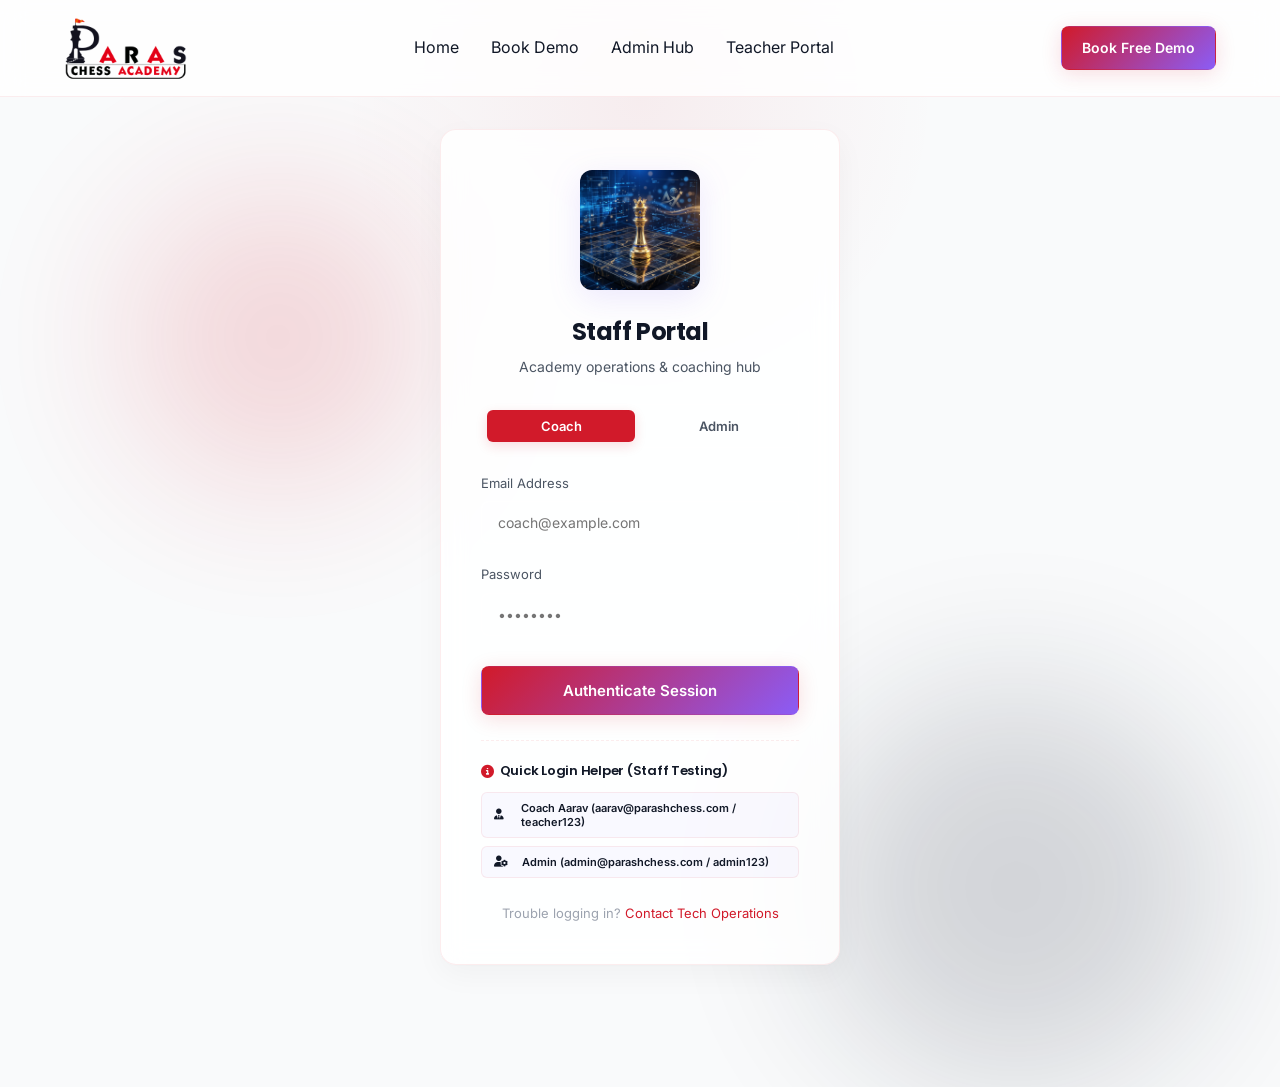
==== commit 8c374718: "Fix Add Student modal layout overflow by adding width 100% to form-control and using minmax(0, 1fr) " ====
--- a/admin.html
+++ b/admin.html
@@ -477,7 +477,7 @@
                 <span class="modal-close" id="modal-close-adds">&times;</span>
             </div>
             <form id="add-student-form">
-                <div style="display:grid; grid-template-columns:1fr 1fr; gap:16px;" id="add-student-grid">
+                <div style="display:grid; grid-template-columns:minmax(0, 1fr) minmax(0, 1fr); gap:16px;" id="add-student-grid">
                     <div class="form-group">
                         <label>Student Full Name</label>
                         <input type="text" id="adds-name" class="form-control" placeholder="e.g. Kabir Mehta" required>
@@ -526,7 +526,7 @@
                             <option value="GMT+1:00">GMT+1:00 (BST)</option>
                         </select>
                     </div>
-                    <div class="form-group" style="display:grid; grid-template-columns:1fr 1fr; gap:8px;">
+                    <div class="form-group" style="display:grid; grid-template-columns:minmax(0, 1fr) minmax(0, 1fr); gap:8px;">
                         <div>
                             <label>City</label>
                             <input type="text" id="adds-city" class="form-control" placeholder="Mumbai" required>
@@ -592,9 +592,9 @@
     </div>
 
     <!-- Shared Scripts -->
-    <script src="js/db.js"></script>
-    <script src="js/auth.js"></script>
-    <script src="js/app.js"></script>
-    <script src="js/admin.js"></script>
+    <script src="js/db.js?v=3.0"></script>
+    <script src="js/auth.js?v=3.0"></script>
+    <script src="js/app.js?v=3.0"></script>
+    <script src="js/admin.js?v=3.0"></script>
 </body>
 </html>
--- a/css/style.css
+++ b/css/style.css
@@ -200,7 +200,7 @@
 /* Header & Navigation Bar */
 .header {
     width: 100%;
-    padding: 20px 0;
+    padding: 12px 0;
     position: sticky;
     top: 0;
     z-index: 100;
@@ -677,6 +677,7 @@
     padding: 12px 16px;
     font-size: 15px;
     transition: var(--transition);
+    width: 100%;
 }
 
 .form-control:focus {
@@ -2476,3 +2477,471 @@
         transform: translateX(50%) !important;
     }
 }
+
+/* Mobile Landing Page Hero Booking Options Override */
+.mobile-booking-wrapper {
+    display: none !important;
+}
+
+@media (max-width: 768px) {
+    /* Header compactness */
+    .header {
+        padding: 6px 0 !important;
+    }
+    .logo-img {
+        height: 38px !important;
+    }
+    
+    /* Hero layout reordering to show booking option above the fold */
+    .hero-section-dark {
+        padding: 12px 0 25px !important;
+    }
+    
+    .hero-left-col {
+        display: flex !important;
+        flex-direction: column !important;
+    }
+    
+    .hero-badge {
+        display: none !important; /* Hide badge to save vertical space */
+    }
+    
+    .hero-headline {
+        order: 1 !important;
+        font-size: 22px !important;
+        line-height: 1.2 !important;
+        margin-bottom: 10px !important;
+        text-align: center !important;
+    }
+    
+    .hero-headline span {
+        display: inline-block;
+    }
+    
+    .mobile-booking-wrapper {
+        order: 2 !important;
+        display: block !important;
+        margin-bottom: 15px !important;
+    }
+    
+    .mobile-booking-card {
+        padding: 14px !important;
+        border-radius: 12px !important;
+        background: #ffffff !important;
+        border: 1px solid rgba(209, 26, 42, 0.15) !important;
+        box-shadow: 0 4px 20px rgba(209, 26, 42, 0.08) !important;
+    }
+    
+    .mobile-booking-card h3 {
+        font-size: 13px !important;
+        margin-bottom: 10px !important;
+        padding-bottom: 8px !important;
+    }
+    
+    .mobile-booking-card label {
+        font-size: 9px !important;
+        margin-bottom: 4px !important;
+    }
+    
+    .mobile-booking-card .form-control-chess {
+        height: 38px !important;
+        font-size: 12px !important;
+        padding: 0 10px !important;
+    }
+    
+    .mobile-booking-card .btn-gold {
+        height: 38px !important;
+        font-size: 13px !important;
+        border-radius: 6px !important;
+    }
+    
+    .hero-subheading {
+        order: 3 !important;
+        font-size: 14px !important;
+        line-height: 1.5 !important;
+        margin-bottom: 15px !important;
+        text-align: center !important;
+    }
+    
+    .hero-checklist {
+        order: 4 !important;
+        margin: 0 auto 24px auto !important;
+        padding: 0 15px !important;
+        width: 100% !important;
+        max-width: 420px !important;
+        display: flex !important;
+        flex-direction: row !important;
+        flex-wrap: wrap !important;
+        justify-content: center !important;
+        gap: 8px !important;
+        list-style: none !important;
+    }
+    
+    .hero-checklist li {
+        display: inline-flex !important;
+        align-items: center !important;
+        background: #ffffff !important;
+        border: 1px solid rgba(15, 23, 42, 0.08) !important;
+        color: #334155 !important;
+        padding: 8px 14px !important;
+        border-radius: 50px !important;
+        font-size: 11px !important;
+        font-weight: 700 !important;
+        letter-spacing: 0.3px !important;
+        white-space: nowrap !important;
+        gap: 8px !important;
+        box-shadow: 0 2px 6px rgba(15, 23, 42, 0.04) !important;
+        transition: all 0.25s cubic-bezier(0.4, 0, 0.2, 1) !important;
+    }
+    
+    .hero-checklist li:hover {
+        background: #ffffff !important;
+        border-color: rgba(209, 26, 42, 0.25) !important;
+        color: var(--primary-blue) !important;
+        box-shadow: 0 4px 12px rgba(209, 26, 42, 0.08) !important;
+        transform: translateY(-2px) scale(1.02) !important;
+    }
+    
+    .hero-checklist li i {
+        margin-top: 0 !important;
+        font-size: 12px !important;
+        color: var(--primary-blue) !important;
+        filter: drop-shadow(0 1px 2px rgba(209, 26, 42, 0.2)) !important;
+    }
+    
+    .hero-cta-pack {
+        order: 5 !important;
+        justify-content: center !important;
+        gap: 10px !important;
+    }
+    
+    .hero-cta-pack .btn {
+        font-size: 13px !important;
+        padding: 10px 16px !important;
+    }
+
+    .desktop-booking-card {
+        display: none !important;
+    }
+    .animated-chess-graphic {
+        display: none !important;
+    }
+    .btn-hero-demo-desktop {
+        display: none !important;
+    }
+    .hero-right-col {
+        display: none !important;
+    }
+    .section-padding-chess {
+        padding: 35px 0 !important;
+    }
+}
+
+/* Google Reviews Badge Hover Styles */
+.google-reviews-badge-link {
+    transition: all 0.3s ease;
+}
+.google-reviews-badge-link:hover .reviews-badge-container {
+    background: rgba(209, 26, 42, 0.06) !important;
+    border-color: rgba(209, 26, 42, 0.25) !important;
+    transform: translateY(-2px) scale(1.02);
+    box-shadow: 0 4px 15px rgba(209, 26, 42, 0.06);
+}
+
+/* ==========================================================================
+   STUDENT ACHIEVEMENTS & ACADEMY GALLERY STYLES
+   ========================================================================== */
+
+/* Section title with premium styling */
+.section-title-gold {
+    font-family: var(--font-heading);
+    font-weight: 800;
+    font-size: 36px;
+    color: #111827;
+    text-align: center;
+    margin-bottom: 12px;
+}
+.section-title-gold span {
+    color: var(--primary);
+    position: relative;
+    display: inline-block;
+}
+
+.section-sub-chess {
+    font-family: var(--font-body);
+    font-size: 15px;
+    color: var(--text-secondary);
+    text-align: center;
+    max-width: 650px;
+    margin: 0 auto 50px auto;
+    line-height: 1.6;
+}
+
+/* Student Achievements Section */
+.students-grid-chess {
+    display: grid;
+    grid-template-columns: repeat(auto-fill, minmax(280px, 1fr));
+    gap: 30px;
+    margin-bottom: 20px;
+}
+
+.student-card-chess {
+    background: var(--bg-card);
+    border: 1px solid var(--border-color);
+    border-radius: var(--radius-md);
+    padding: 24px;
+    box-shadow: 0 4px 20px rgba(0, 0, 0, 0.02);
+    transition: var(--transition);
+    display: flex;
+    flex-direction: column;
+    height: 100%;
+}
+
+.student-card-chess:hover {
+    transform: translateY(-5px);
+    box-shadow: 0 12px 30px rgba(209, 26, 42, 0.08);
+    border-color: rgba(209, 26, 42, 0.15);
+}
+
+.student-img-wrapper {
+    position: relative;
+    border-radius: var(--radius-sm);
+    overflow: hidden;
+    height: 280px;
+    margin-bottom: 20px;
+    background: #ffffff;
+    display: flex;
+    align-items: center;
+    justify-content: center;
+    border: 1px solid rgba(0, 0, 0, 0.06);
+    box-shadow: 0 4px 12px rgba(0, 0, 0, 0.04);
+}
+
+.student-img-wrapper img {
+    max-width: 100%;
+    max-height: 100%;
+    width: auto;
+    height: auto;
+    object-fit: contain;
+    transition: transform 0.5s cubic-bezier(0.4, 0, 0.2, 1);
+}
+
+.student-card-chess:hover .student-img-wrapper img {
+    transform: scale(1.05);
+}
+
+.student-country-badge {
+    position: absolute;
+    bottom: 12px;
+    left: 12px;
+    background: rgba(15, 23, 42, 0.85);
+    backdrop-filter: blur(4px);
+    color: #ffffff;
+    font-size: 11px;
+    font-weight: 700;
+    padding: 6px 12px;
+    border-radius: 50px;
+    display: flex;
+    align-items: center;
+    gap: 6px;
+    letter-spacing: 0.5px;
+    text-transform: uppercase;
+    box-shadow: 0 4px 10px rgba(0,0,0,0.15);
+}
+
+.student-country-badge i {
+    color: #FFD700; /* gold star icon / medal */
+}
+
+.student-name-chess {
+    font-family: var(--font-heading);
+    font-size: 20px;
+    font-weight: 700;
+    color: var(--text-primary);
+    margin-bottom: 4px;
+}
+
+.student-title-chess {
+    font-size: 13px;
+    color: var(--primary);
+    font-weight: 600;
+    margin-bottom: 12px;
+    letter-spacing: 0.3px;
+}
+
+.student-desc-chess {
+    font-size: 14px;
+    color: var(--text-secondary);
+    line-height: 1.6;
+    margin-top: auto;
+    font-style: italic;
+    border-top: 1px solid rgba(209, 26, 42, 0.05);
+    padding-top: 12px;
+}
+
+/* Academy Gallery Section */
+.gallery-grid-chess {
+    display: grid;
+    grid-template-columns: repeat(auto-fill, minmax(220px, 1fr));
+    gap: 20px;
+}
+
+.gallery-card-chess {
+    position: relative;
+    border-radius: var(--radius-sm);
+    overflow: hidden;
+    height: 200px;
+    cursor: pointer;
+    box-shadow: 0 4px 15px rgba(0, 0, 0, 0.02);
+    border: 1px solid var(--border-color);
+    background: #e5e7eb;
+}
+
+.gallery-card-chess img {
+    width: 100%;
+    height: 100%;
+    object-fit: cover;
+    transition: transform 0.5s ease;
+}
+
+.gallery-card-chess:hover img {
+    transform: scale(1.08);
+}
+
+.gallery-card-overlay {
+    position: absolute;
+    top: 0;
+    left: 0;
+    width: 100%;
+    height: 100%;
+    background: rgba(209, 26, 42, 0.85);
+    display: flex;
+    align-items: center;
+    justify-content: center;
+    opacity: 0;
+    transition: opacity 0.3s ease;
+}
+
+.gallery-card-chess:hover .gallery-card-overlay {
+    opacity: 1;
+}
+
+.gallery-card-overlay i {
+    color: #ffffff;
+    font-size: 24px;
+    transform: scale(0.8);
+    transition: transform 0.3s cubic-bezier(0.175, 0.885, 0.32, 1.275);
+}
+
+.gallery-card-chess:hover .gallery-card-overlay i {
+    transform: scale(1);
+}
+
+/* Lightbox Modal */
+.lightbox-modal-chess {
+    position: fixed;
+    top: 0;
+    left: 0;
+    width: 100%;
+    height: 100%;
+    background: rgba(15, 23, 42, 0.95);
+    backdrop-filter: blur(10px);
+    -webkit-backdrop-filter: blur(10px);
+    display: none;
+    align-items: center;
+    justify-content: center;
+    z-index: 99999;
+    opacity: 0;
+    transition: opacity 0.3s ease;
+}
+
+.lightbox-modal-chess.active {
+    display: flex;
+    opacity: 1;
+}
+
+.lightbox-content-wrapper {
+    position: relative;
+    max-width: 90%;
+    max-height: 80%;
+    display: flex;
+    flex-direction: column;
+    align-items: center;
+}
+
+.lightbox-img-chess {
+    max-width: 100%;
+    max-height: 80vh;
+    object-fit: contain;
+    border-radius: var(--radius-sm);
+    box-shadow: 0 25px 50px rgba(0, 0, 0, 0.5);
+    transform: scale(0.95);
+    transition: transform 0.3s ease;
+}
+
+.lightbox-modal-chess.active .lightbox-img-chess {
+    transform: scale(1);
+}
+
+.lightbox-close-chess {
+    position: absolute;
+    top: -45px;
+    right: 0;
+    color: #ffffff;
+    font-size: 28px;
+    cursor: pointer;
+    background: rgba(255, 255, 255, 0.1);
+    width: 36px;
+    height: 36px;
+    border-radius: 50%;
+    display: flex;
+    align-items: center;
+    justify-content: center;
+    transition: var(--transition);
+}
+
+.lightbox-close-chess:hover {
+    background: var(--primary);
+    transform: rotate(90deg);
+}
+
+.lightbox-caption-chess {
+    color: rgba(255, 255, 255, 0.9);
+    margin-top: 15px;
+    font-size: 15px;
+    font-weight: 600;
+    letter-spacing: 0.5px;
+    text-align: center;
+    background: rgba(255, 255, 255, 0.05);
+    padding: 8px 16px;
+    border-radius: 50px;
+    border: 1px solid rgba(255, 255, 255, 0.1);
+}
+
+/* Responsive Overrides */
+@media (max-width: 768px) {
+    .students-grid-chess {
+        grid-template-columns: repeat(auto-fill, minmax(240px, 1fr));
+        gap: 20px;
+    }
+    
+    .gallery-grid-chess {
+        grid-template-columns: repeat(auto-fill, minmax(140px, 1fr));
+        gap: 12px;
+    }
+    
+    .gallery-card-chess {
+        height: 140px;
+    }
+    
+    .section-title-gold {
+        font-size: 28px;
+    }
+    
+    .lightbox-close-chess {
+        top: 15px;
+        right: 15px;
+    }
+}
+
+
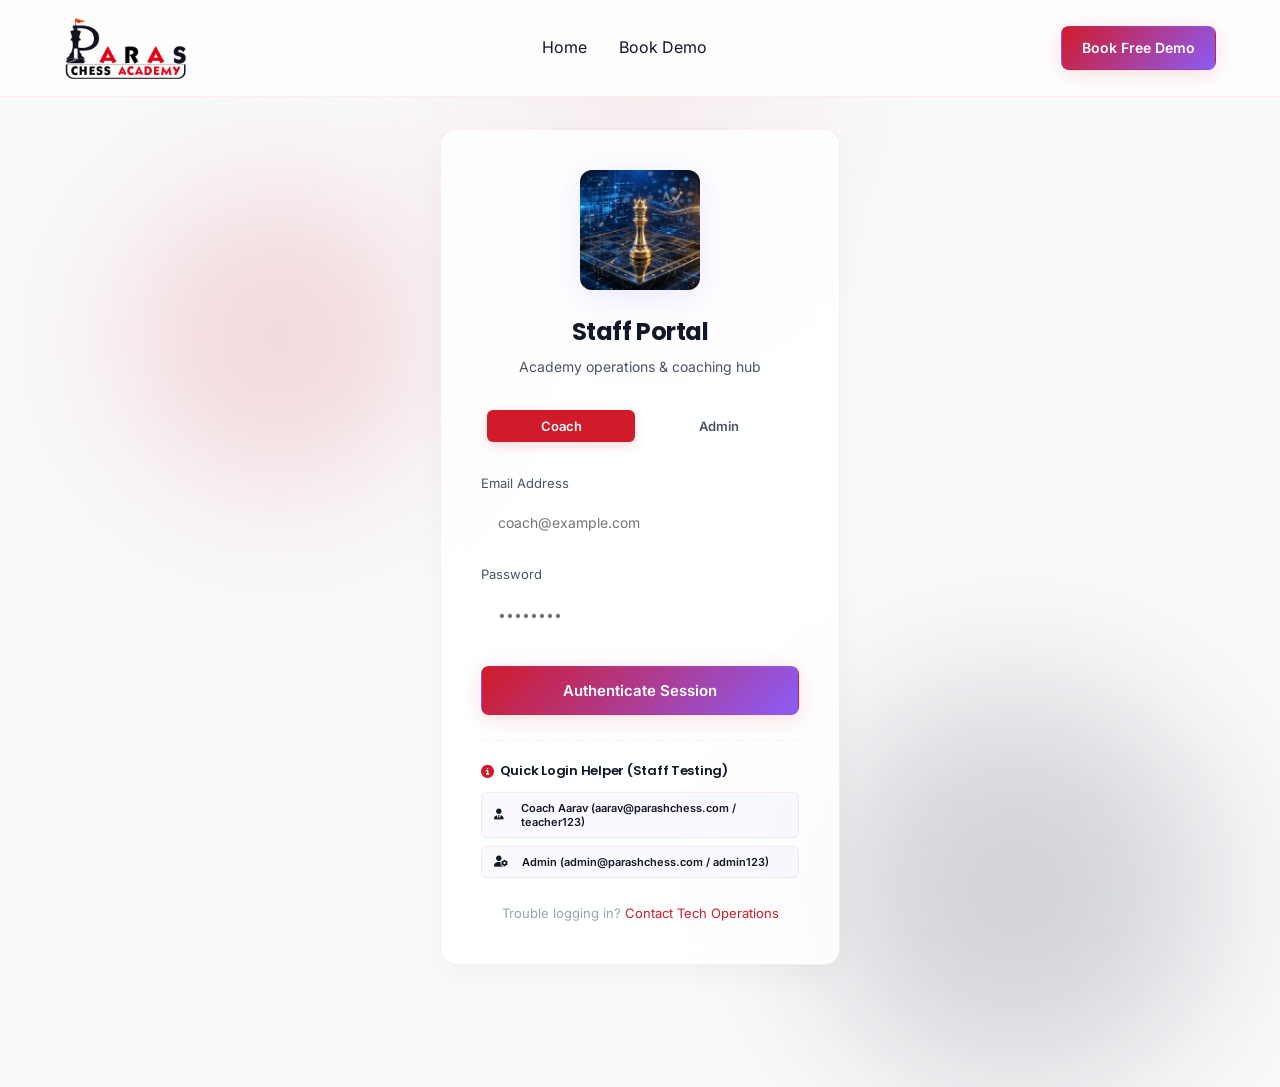
==== commit 067bb075: "Fix time slots gray out issues, clean up header navigation links, and add admin security settings pa" ====
--- a/admin.html
+++ b/admin.html
@@ -74,8 +74,6 @@
                 <ul class="nav-links">
                     <li><a href="index.html">Home</a></li>
                     <li><a href="book.html">Book Demo</a></li>
-                    <li><a href="admin.html">Admin Hub</a></li>
-                    <li><a href="teacher.html">Teacher Portal</a></li>
                 </ul>
             </nav>
             <div style="font-size: 13px; color: var(--text-secondary); display:flex; align-items:center; gap:8px;">
@@ -113,6 +111,10 @@
                     <i class="fa-solid fa-chart-pie" style="width:16px;"></i>
                     Reports & Analytics
                 </li>
+                <li class="sidebar-link" data-target="sec-settings" id="nav-settings">
+                    <i class="fa-solid fa-gears" style="width:16px;"></i>
+                    Security Settings
+                </li>
             </ul>
         </aside>
 
@@ -357,6 +359,36 @@
                 </div>
             </section>
 
+            <!-- SECTION 6: SECURITY SETTINGS -->
+            <section class="admin-section" id="sec-settings">
+                <div class="admin-header-row">
+                    <h2 style="font-size: 28px;" class="text-gradient">Admin Security Settings</h2>
+                </div>
+
+                <div class="glass-card" style="max-width: 500px; padding: 30px; margin-top: 20px;">
+                    <h3 style="font-size: 18px; margin-bottom: 20px; color: var(--text-primary);">Update Admin Credentials</h3>
+                    
+                    <form id="admin-security-form">
+                        <div class="form-group" style="margin-bottom: 16px;">
+                            <label style="display: block; margin-bottom: 8px; font-size: 13px; font-weight: 600; color: var(--text-secondary);">New Admin Login Email / ID</label>
+                            <input type="email" id="settings-admin-email" class="form-control" placeholder="e.g. admin@parashchess.com" required style="width: 100%;">
+                        </div>
+
+                        <div class="form-group" style="margin-bottom: 16px;">
+                            <label style="display: block; margin-bottom: 8px; font-size: 13px; font-weight: 600; color: var(--text-secondary);">New Password</label>
+                            <input type="password" id="settings-admin-password" class="form-control" placeholder="Enter new password" required style="width: 100%;">
+                        </div>
+
+                        <div class="form-group" style="margin-bottom: 24px;">
+                            <label style="display: block; margin-bottom: 8px; font-size: 13px; font-weight: 600; color: var(--text-secondary);">Confirm New Password</label>
+                            <input type="password" id="settings-admin-confirm" class="form-control" placeholder="Confirm new password" required style="width: 100%;">
+                        </div>
+
+                        <button type="submit" class="btn btn-primary" style="width: 100%; padding: 12px;">Update Credentials</button>
+                    </form>
+                </div>
+            </section>
+
         </main>
     </div>
 
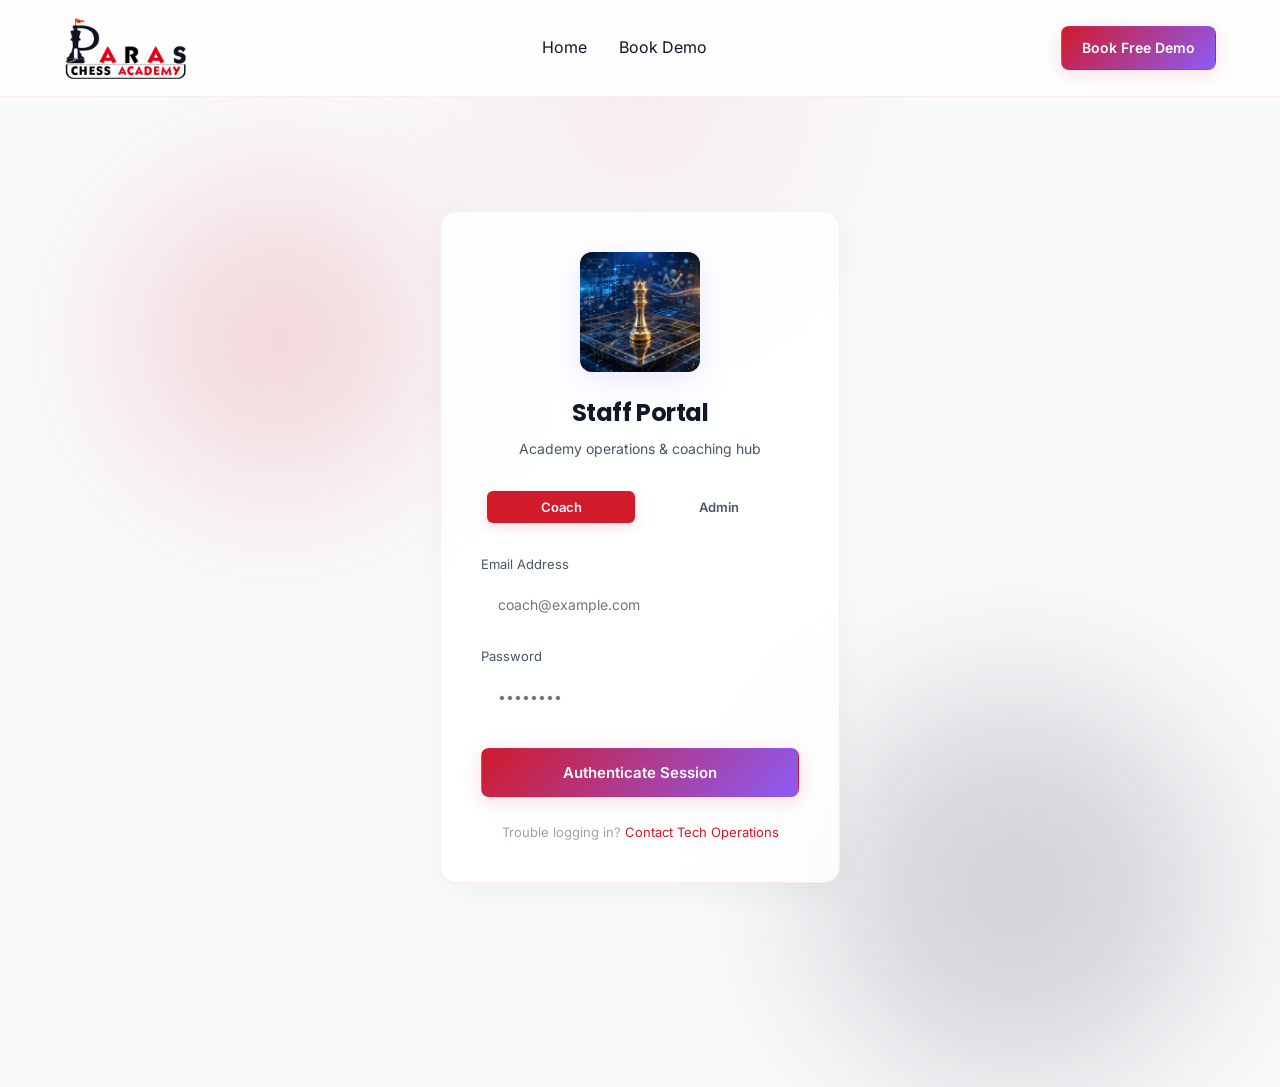
==== commit 2dbde98f: "Remove Quick Login helpers from login and portal pages, and bump script versions to v=4.0 for cache-" ====
--- a/admin.html
+++ b/admin.html
@@ -624,9 +624,9 @@
     </div>
 
     <!-- Shared Scripts -->
-    <script src="js/db.js?v=3.0"></script>
-    <script src="js/auth.js?v=3.0"></script>
-    <script src="js/app.js?v=3.0"></script>
-    <script src="js/admin.js?v=3.0"></script>
+    <script src="js/db.js?v=4.0"></script>
+    <script src="js/auth.js?v=4.0"></script>
+    <script src="js/app.js?v=4.0"></script>
+    <script src="js/admin.js?v=4.0"></script>
 </body>
 </html>
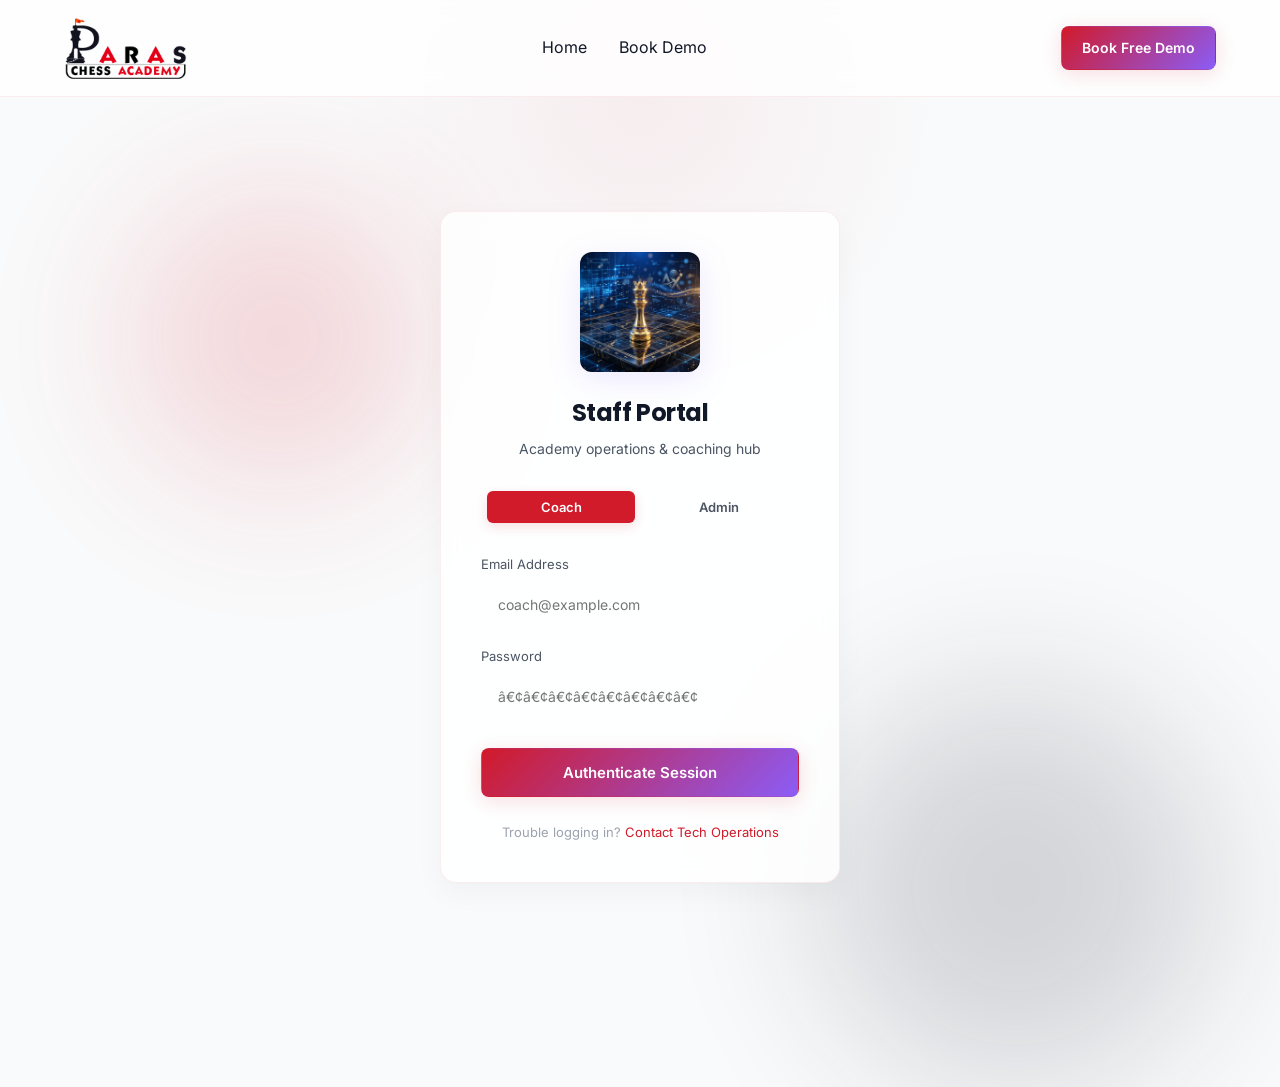
==== commit a0533ed7: "feat: integrate Google Tag Manager and Meta Pixel scripts across all pages" ====
--- a/admin.html
+++ b/admin.html
@@ -1,6 +1,30 @@
 <!DOCTYPE html>
 <html lang="en">
 <head>
+    <!-- Google Tag Manager -->
+    <script>(function(w,d,s,l,i){w[l]=w[l]||[];w[l].push({'gtm.start':
+    new Date().getTime(),event:'gtm.js'});var f=d.getElementsByTagName(s)[0],
+    j=d.createElement(s),dl=l!='dataLayer'?'&l='+l:'';j.async=true;j.src=
+    'https://www.googletagmanager.com/gtm.js?id='+i+dl;f.parentNode.insertBefore(j,f);
+    })(window,document,'script','dataLayer','GTM-MHBG4X3T');</script>
+    <!-- End Google Tag Manager -->
+    <!-- Meta Pixel Code -->
+    <script>
+    !function(f,b,e,v,n,t,s)
+    {if(f.fbq)return;n=f.fbq=function(){n.callMethod?
+    n.callMethod.apply(n,arguments):n.queue.push(arguments)};
+    if(!f._fbq)f._fbq=n;n.push=n;n.loaded=!0;n.version='2.0';
+    n.queue=[];t=b.createElement(e);t.async=!0;
+    t.src=v;s=b.getElementsByTagName(e)[0];
+    s.parentNode.insertBefore(t,s)}(window, document,'script',
+    'https://connect.facebook.net/en_US/fbevents.js');
+    fbq('init', '2219234762223802');
+    fbq('track', 'PageView');
+    </script>
+    <noscript><img height="1" width="1" style="display:none"
+    src="https://www.facebook.com/tr?id=2219234762223802&ev=PageView&noscript=1"
+    /></noscript>
+    <!-- End Meta Pixel Code -->
     <meta charset="UTF-8">
     <meta name="viewport" content="width=device-width, initial-scale=1.0">
     <title>Admin Dashboard & Management | Parash Chess Academy</title>
@@ -63,6 +87,10 @@
     </style>
 </head>
 <body>
+    <!-- Google Tag Manager (noscript) -->
+    <noscript><iframe src="https://www.googletagmanager.com/ns.html?id=GTM-MHBG4X3T"
+    height="0" width="0" style="display:none;visibility:hidden"></iframe></noscript>
+    <!-- End Google Tag Manager (noscript) -->
 
     <!-- Header Navigation -->
     <header class="header" style="position: static;">
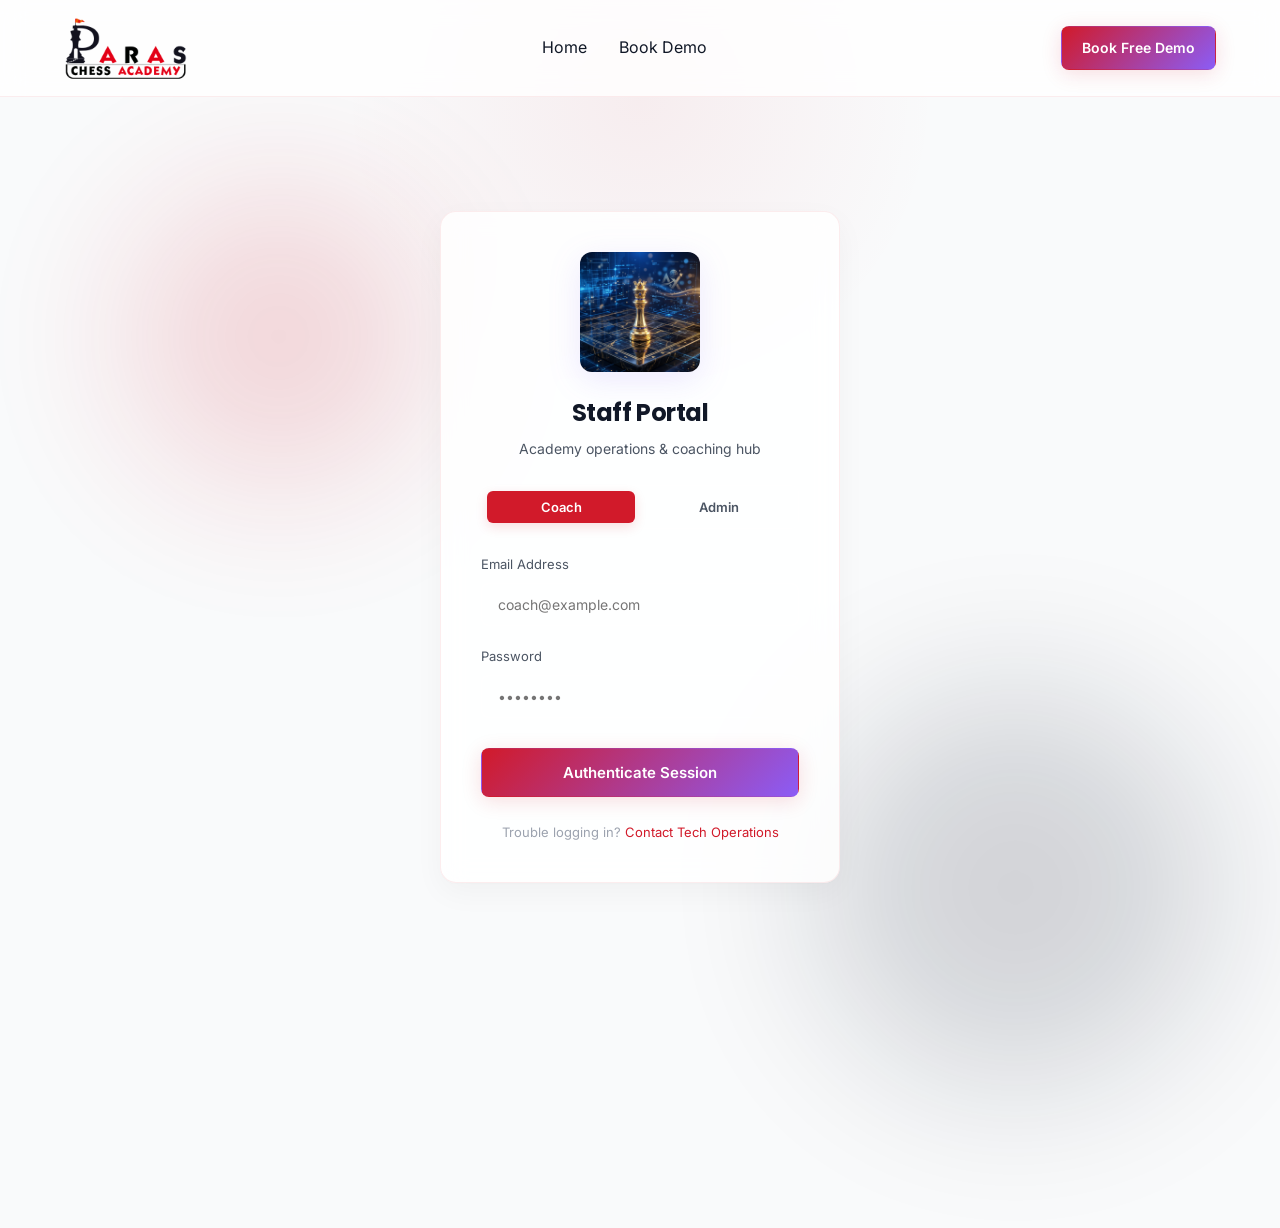
==== commit c108e353: "Fix charset positioning for icon and emoji display, relax meeting link validation migration to suppo" ====
--- a/admin.html
+++ b/admin.html
@@ -1,6 +1,7 @@
 <!DOCTYPE html>
 <html lang="en">
 <head>
+    <meta charset="UTF-8">
     <!-- Google Tag Manager -->
     <script>(function(w,d,s,l,i){w[l]=w[l]||[];w[l].push({'gtm.start':
     new Date().getTime(),event:'gtm.js'});var f=d.getElementsByTagName(s)[0],
@@ -25,7 +26,6 @@
     src="https://www.facebook.com/tr?id=2219234762223802&ev=PageView&noscript=1"
     /></noscript>
     <!-- End Meta Pixel Code -->
-    <meta charset="UTF-8">
     <meta name="viewport" content="width=device-width, initial-scale=1.0">
     <title>Admin Dashboard & Management | Parash Chess Academy</title>
     <link rel="stylesheet" href="css/style.css">
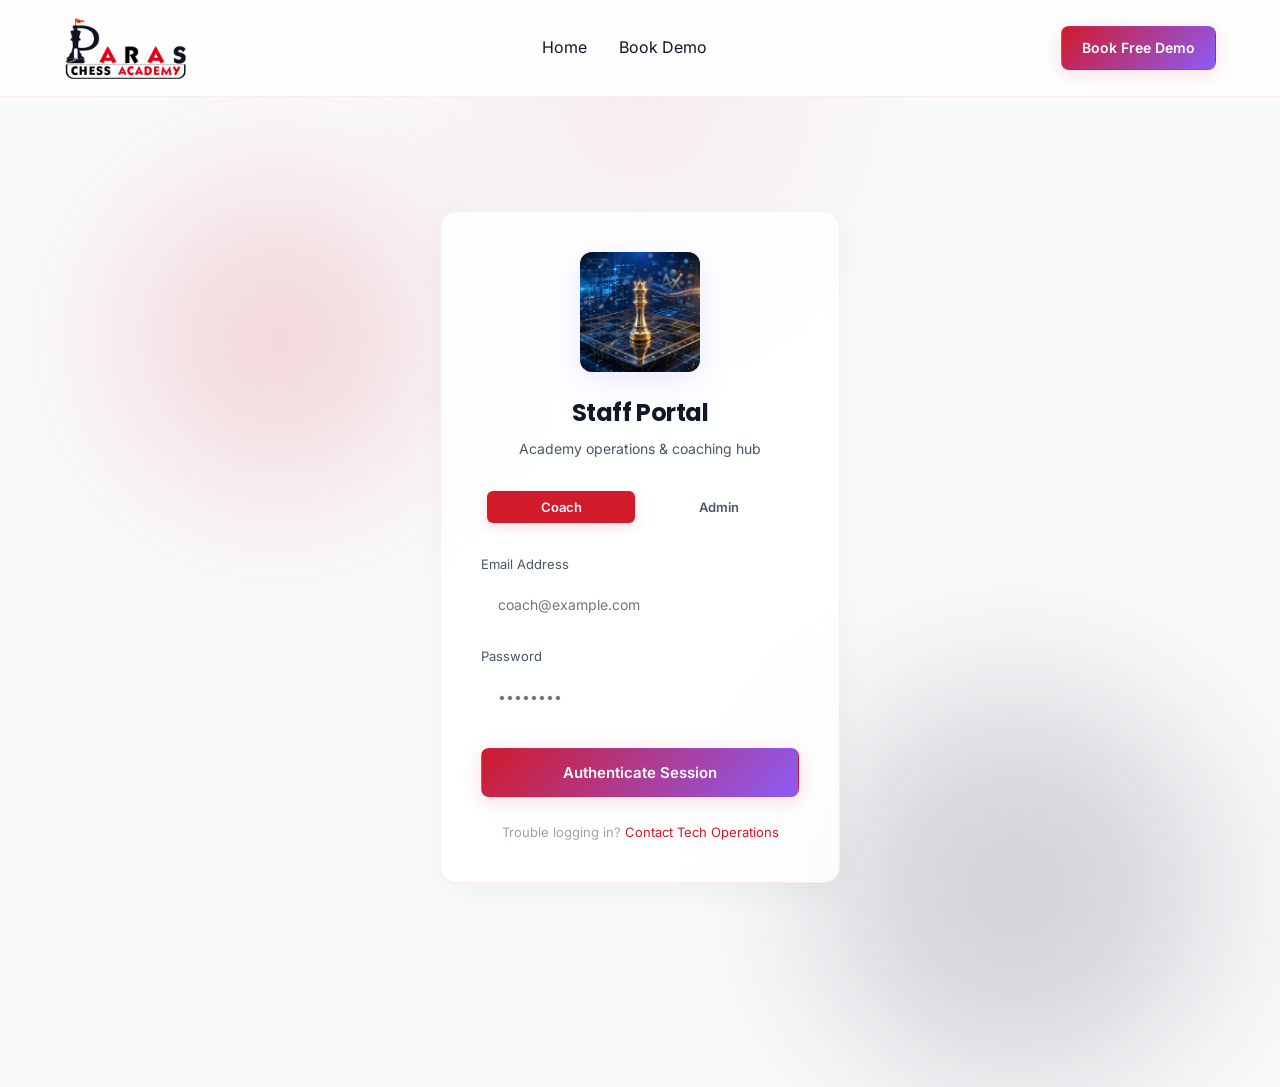
==== commit 9328534c: "Fix database sync, reset seed data, add form dropdowns/checkboxes, fix CRM card squashing" ====
--- a/admin.html
+++ b/admin.html
@@ -499,15 +499,69 @@
                     </div>
                     <div class="form-group">
                         <label>Experience / Credentials</label>
-                        <input type="text" id="addt-exp" class="form-control" placeholder="e.g. 5 Years (FIDE Rated 1800)" required>
-                    </div>
-                    <div class="form-group">
-                        <label>Languages (comma-separated)</label>
-                        <input type="text" id="addt-langs" class="form-control" placeholder="e.g. English, Hindi" required>
-                    </div>
-                    <div class="form-group">
-                        <label>Expertise Levels (comma-separated)</label>
-                        <input type="text" id="addt-exp-levels" class="form-control" placeholder="e.g. Beginner, Intermediate" required>
+                        <select id="addt-exp" class="form-control" required>
+                            <option value="" disabled selected>Select Experience</option>
+                            <option value="1 Year">1 Year</option>
+                            <option value="2 Years">2 Years</option>
+                            <option value="3 Years">3 Years</option>
+                            <option value="4 Years">4 Years</option>
+                            <option value="5 Years">5 Years</option>
+                            <option value="6 Years">6 Years</option>
+                            <option value="7 Years">7 Years</option>
+                            <option value="8 Years">8 Years</option>
+                            <option value="9 Years">9 Years</option>
+                            <option value="10+ Years">10+ Years</option>
+                            <option value="FIDE Rated Coach">FIDE Rated Coach</option>
+                            <option value="FIDE Master (FM)">FIDE Master (FM)</option>
+                            <option value="International Master (IM)">International Master (IM)</option>
+                            <option value="Grandmaster (GM)">Grandmaster (GM)</option>
+                        </select>
+                    </div>
+                    <div class="form-group">
+                        <label style="margin-bottom: 6px; display: block;">Languages</label>
+                        <div style="display: flex; flex-wrap: wrap; gap: 14px; background: #ffffff; padding: 12px; border: 1px solid #d1d5db; border-radius: 8px;">
+                            <label style="display: flex; align-items: center; gap: 6px; font-size: 13px; font-weight: normal; cursor: pointer; color: #374151;">
+                                <input type="checkbox" name="addt-lang-checkbox" value="English"> English
+                            </label>
+                            <label style="display: flex; align-items: center; gap: 6px; font-size: 13px; font-weight: normal; cursor: pointer; color: #374151;">
+                                <input type="checkbox" name="addt-lang-checkbox" value="Hindi"> Hindi
+                            </label>
+                            <label style="display: flex; align-items: center; gap: 6px; font-size: 13px; font-weight: normal; cursor: pointer; color: #374151;">
+                                <input type="checkbox" name="addt-lang-checkbox" value="Marathi"> Marathi
+                            </label>
+                            <label style="display: flex; align-items: center; gap: 6px; font-size: 13px; font-weight: normal; cursor: pointer; color: #374151;">
+                                <input type="checkbox" name="addt-lang-checkbox" value="Gujarati"> Gujarati
+                            </label>
+                            <label style="display: flex; align-items: center; gap: 6px; font-size: 13px; font-weight: normal; cursor: pointer; color: #374151;">
+                                <input type="checkbox" name="addt-lang-checkbox" value="Tamil"> Tamil
+                            </label>
+                            <label style="display: flex; align-items: center; gap: 6px; font-size: 13px; font-weight: normal; cursor: pointer; color: #374151;">
+                                <input type="checkbox" name="addt-lang-checkbox" value="Telugu"> Telugu
+                            </label>
+                            <label style="display: flex; align-items: center; gap: 6px; font-size: 13px; font-weight: normal; cursor: pointer; color: #374151;">
+                                <input type="checkbox" name="addt-lang-checkbox" value="Kannada"> Kannada
+                            </label>
+                            <label style="display: flex; align-items: center; gap: 6px; font-size: 13px; font-weight: normal; cursor: pointer; color: #374151;">
+                                <input type="checkbox" name="addt-lang-checkbox" value="Bengali"> Bengali
+                            </label>
+                            <label style="display: flex; align-items: center; gap: 6px; font-size: 13px; font-weight: normal; cursor: pointer; color: #374151;">
+                                <input type="checkbox" name="addt-lang-checkbox" value="Punjabi"> Punjabi
+                            </label>
+                        </div>
+                    </div>
+                    <div class="form-group">
+                        <label style="margin-bottom: 6px; display: block;">Expertise Levels</label>
+                        <div style="display: flex; flex-wrap: wrap; gap: 14px; background: #ffffff; padding: 12px; border: 1px solid #d1d5db; border-radius: 8px;">
+                            <label style="display: flex; align-items: center; gap: 6px; font-size: 13px; font-weight: normal; cursor: pointer; color: #374151;">
+                                <input type="checkbox" name="addt-level-checkbox" value="Beginner"> Beginner
+                            </label>
+                            <label style="display: flex; align-items: center; gap: 6px; font-size: 13px; font-weight: normal; cursor: pointer; color: #374151;">
+                                <input type="checkbox" name="addt-level-checkbox" value="Intermediate"> Intermediate
+                            </label>
+                            <label style="display: flex; align-items: center; gap: 6px; font-size: 13px; font-weight: normal; cursor: pointer; color: #374151;">
+                                <input type="checkbox" name="addt-level-checkbox" value="Advanced"> Advanced
+                            </label>
+                        </div>
                     </div>
                     <div class="form-group">
                         <label style="margin-bottom: 8px; display: block;">Available Slots</label>
--- a/css/style.css
+++ b/css/style.css
@@ -1299,6 +1299,7 @@
 .crm-card {
     padding: 12px;
     cursor: grab;
+    flex-shrink: 0;
 }
 
 .crm-card:active {
